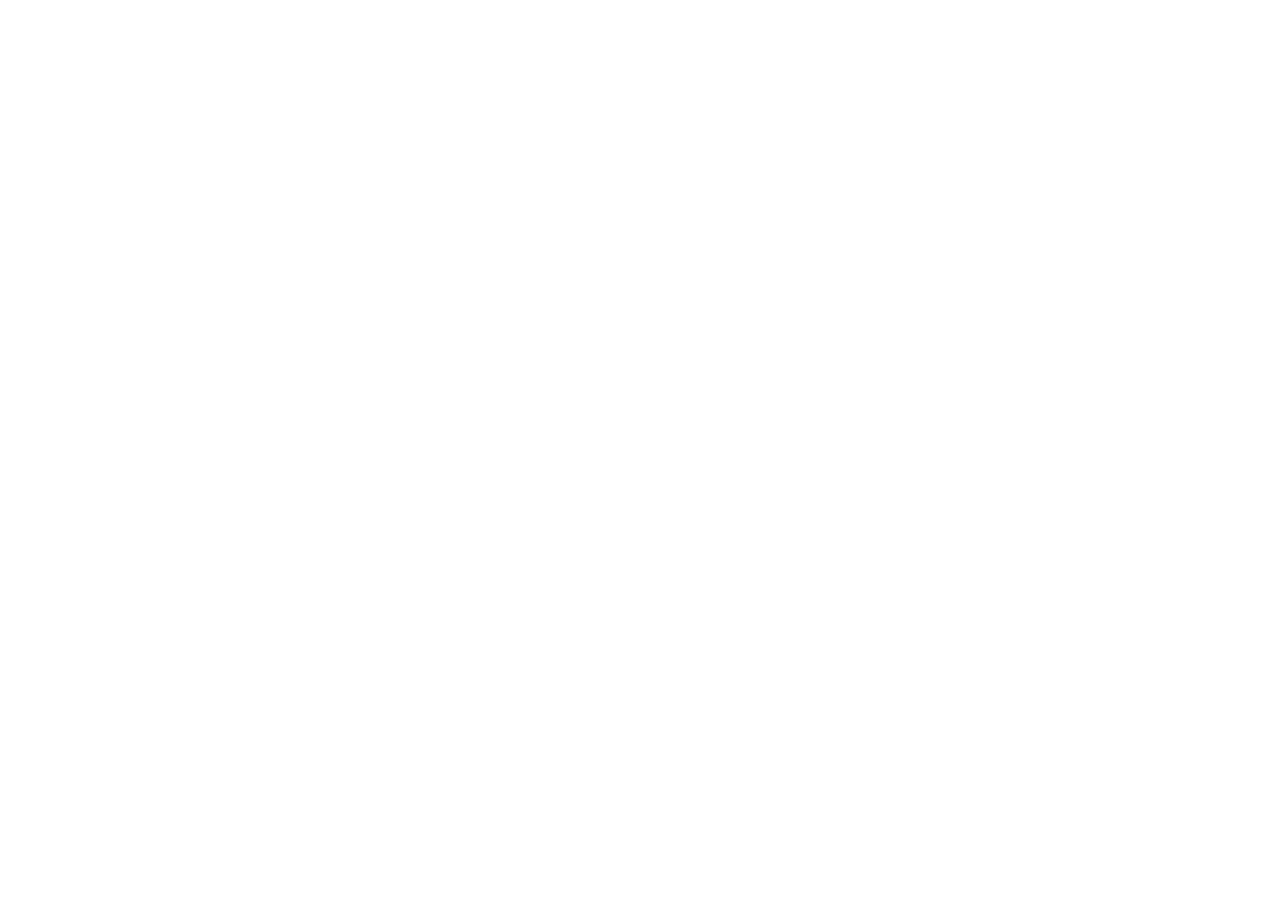
==== index.html @ 0261b622 "Initial commit" ====
<!DOCTYPE html>
<html lang="ru">
<head>
  <meta charset="UTF-8">
  <meta name="viewport" content="width=device-width, initial-scale=1.0, maximum-scale=1.0, user-scalable=no" />
  <meta http-equiv="X-UA-Compatible" content="ie=edge">
  <meta name="format-detection" content="telephone=no">
  <title>Ремонт квартир</title>
  <link rel="shortcut icon" href="img/favicon/favicon.ico" type="image/x-icon">
  <meta property="og:title" content="" />
  <meta name="keywords" content=""/>
  <link rel="stylesheet" href="css/libs.min.css">
  <link rel="stylesheet" href="css/main.css">
</head>
<body>
  
			




  <script src="https://code.jquery.com/jquery-3.4.1.min.js"></script>
  <script src="js/libs.min.js"></script>
  <script src="js/common.js"></script>
</body>
</html>
---- css/libs.min.css ----
.slick-slider{box-sizing:border-box;-webkit-user-select:none;-moz-user-select:none;-ms-user-select:none;user-select:none;-webkit-touch-callout:none;-khtml-user-select:none;-ms-touch-action:pan-y;touch-action:pan-y;-webkit-tap-highlight-color:transparent}.slick-list,.slick-slider{position:relative;display:block}.slick-list{overflow:hidden;margin:0;padding:0}.slick-list:focus{outline:none}.slick-list.dragging{cursor:pointer;cursor:hand}.slick-slider .slick-list,.slick-slider .slick-track{transform:translateZ(0)}.slick-track{position:relative;top:0;left:0;display:block;margin-left:auto;margin-right:auto}.slick-track:after,.slick-track:before{display:table;content:""}.slick-track:after{clear:both}.slick-loading .slick-track{visibility:hidden}.slick-slide{display:none;float:left;height:100%;min-height:1px}[dir=rtl] .slick-slide{float:right}.slick-slide img{display:block}.slick-slide.slick-loading img{display:none}.slick-slide.dragging img{pointer-events:none}.slick-initialized .slick-slide{display:block}.slick-loading .slick-slide{visibility:hidden}.slick-vertical .slick-slide{display:block;height:auto;border:1px solid transparent}.slick-arrow.slick-hidden{display:none}
---- css/main.css ----
@font-face {
  font-family: 'reg';
  font-display: swap;
  src: url("../fonts/GoloTextReg.ttf");
  font-weight: normal;
  font-style: normal;
}

@font-face {
  font-family: 'bold';
  font-display: swap;
  src: url("../fonts/GoloTextBold.ttf");
  font-weight: normal;
  font-style: normal;
}

* {
  -webkit-box-sizing: border-box;
          box-sizing: border-box;
  margin: 0;
  padding: 0;
}

body, html {
  margin: 0;
  padding: 0;
  width: auto;
  overflow-x: hidden;
  color: #000;
  font-family: "reg", sans-serif;
  -webkit-box-sizing: border-box;
          box-sizing: border-box;
  font-size: 14px;
  line-height: 18px;
  -ms-overflow-style: scrollbar;
}

a, a:hover, a:active, a:link, a:focus {
  text-decoration: none;
  outline: none;
}

ol, ul {
  list-style: none;
  font-size: 18px;
}

div, span, article, nav, section, main, header {
  -webkit-box-sizing: border-box;
          box-sizing: border-box;
  padding: 0;
  margin: 0;
}

input, button, select, textarea {
  padding: 10px 15px;
}

input:focus, textarea:focus, select:focus {
  outline: none;
}

h1, h2, h3, h4, h5 {
  width: 100%;
  font-family: "bold", sans-serif;
}

.container {
  width: 100%;
  padding-right: 15px;
  padding-left: 15px;
  margin-right: auto;
  margin-left: auto;
}

.container-fluid {
  width: 100%;
  margin-right: auto;
  margin-left: auto;
}

.row {
  display: -webkit-box;
  display: -ms-flexbox;
  display: flex;
  -ms-flex-wrap: wrap;
  flex-wrap: wrap;
  -webkit-box-align: center;
      -ms-flex-align: center;
          align-items: center;
}

@media (min-width: 576px) {
  .container {
    max-width: 540px;
  }
}

@media (min-width: 768px) {
  .container {
    max-width: 720px;
  }
}

@media (min-width: 992px) {
  .container {
    max-width: 960px;
  }
}

@media (min-width: 1200px) {
  .container {
    max-width: 1140px;
  }
}

@media (max-width: 1199px) {
  body {
    background-color: #fff;
  }
}

@media (max-width: 992px) {
  body {
    background-color: #fff;
  }
}

@media (max-width: 768px) {
  body {
    background-color: #fff;
  }
}

@media (max-width: 578px) {
  body {
    background-color: #fff;
  }
}

@media (max-width: 440px) {
  body {
    background-color: #fff;
  }
}

@media (max-width: 380px) {
  body {
    background-color: #fff;
  }
}

@media (max-width: 360px) {
  body {
    background-color: #fff;
  }
}
/*# sourceMappingURL=main.css.map */
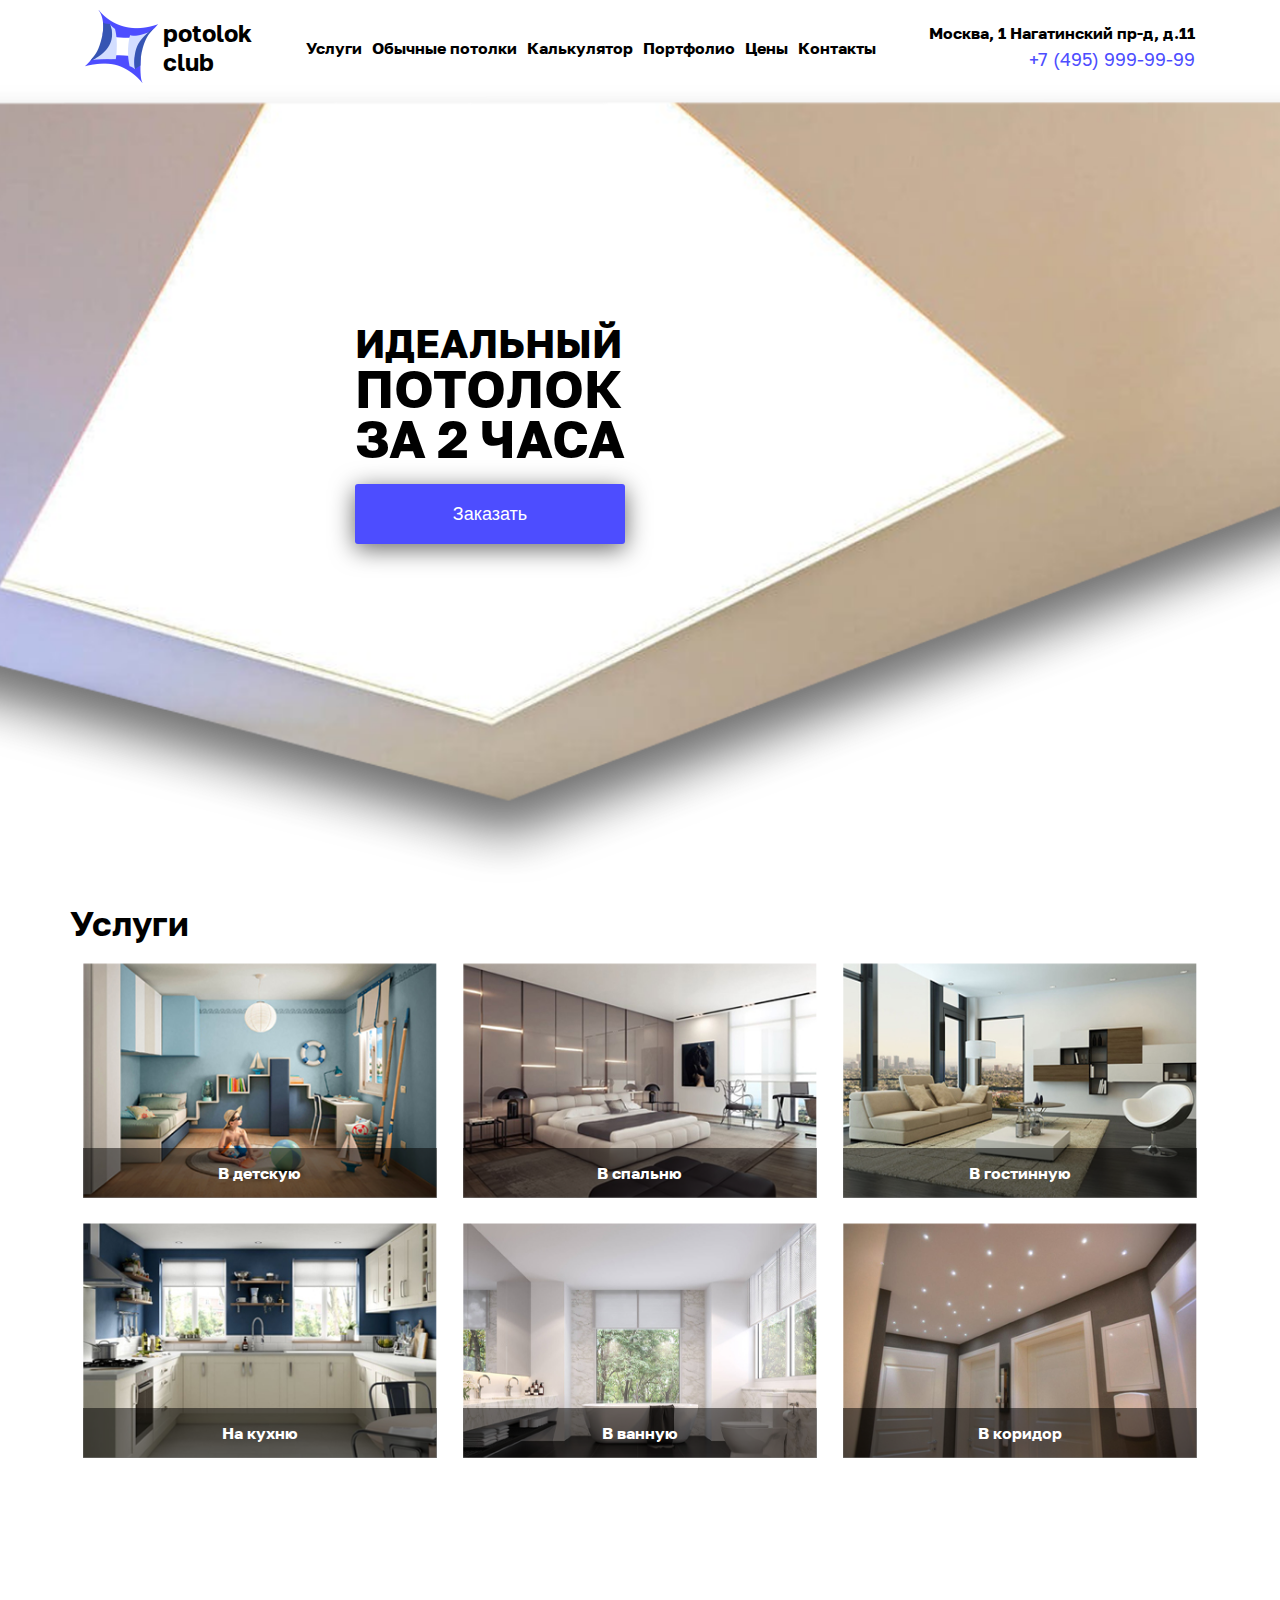
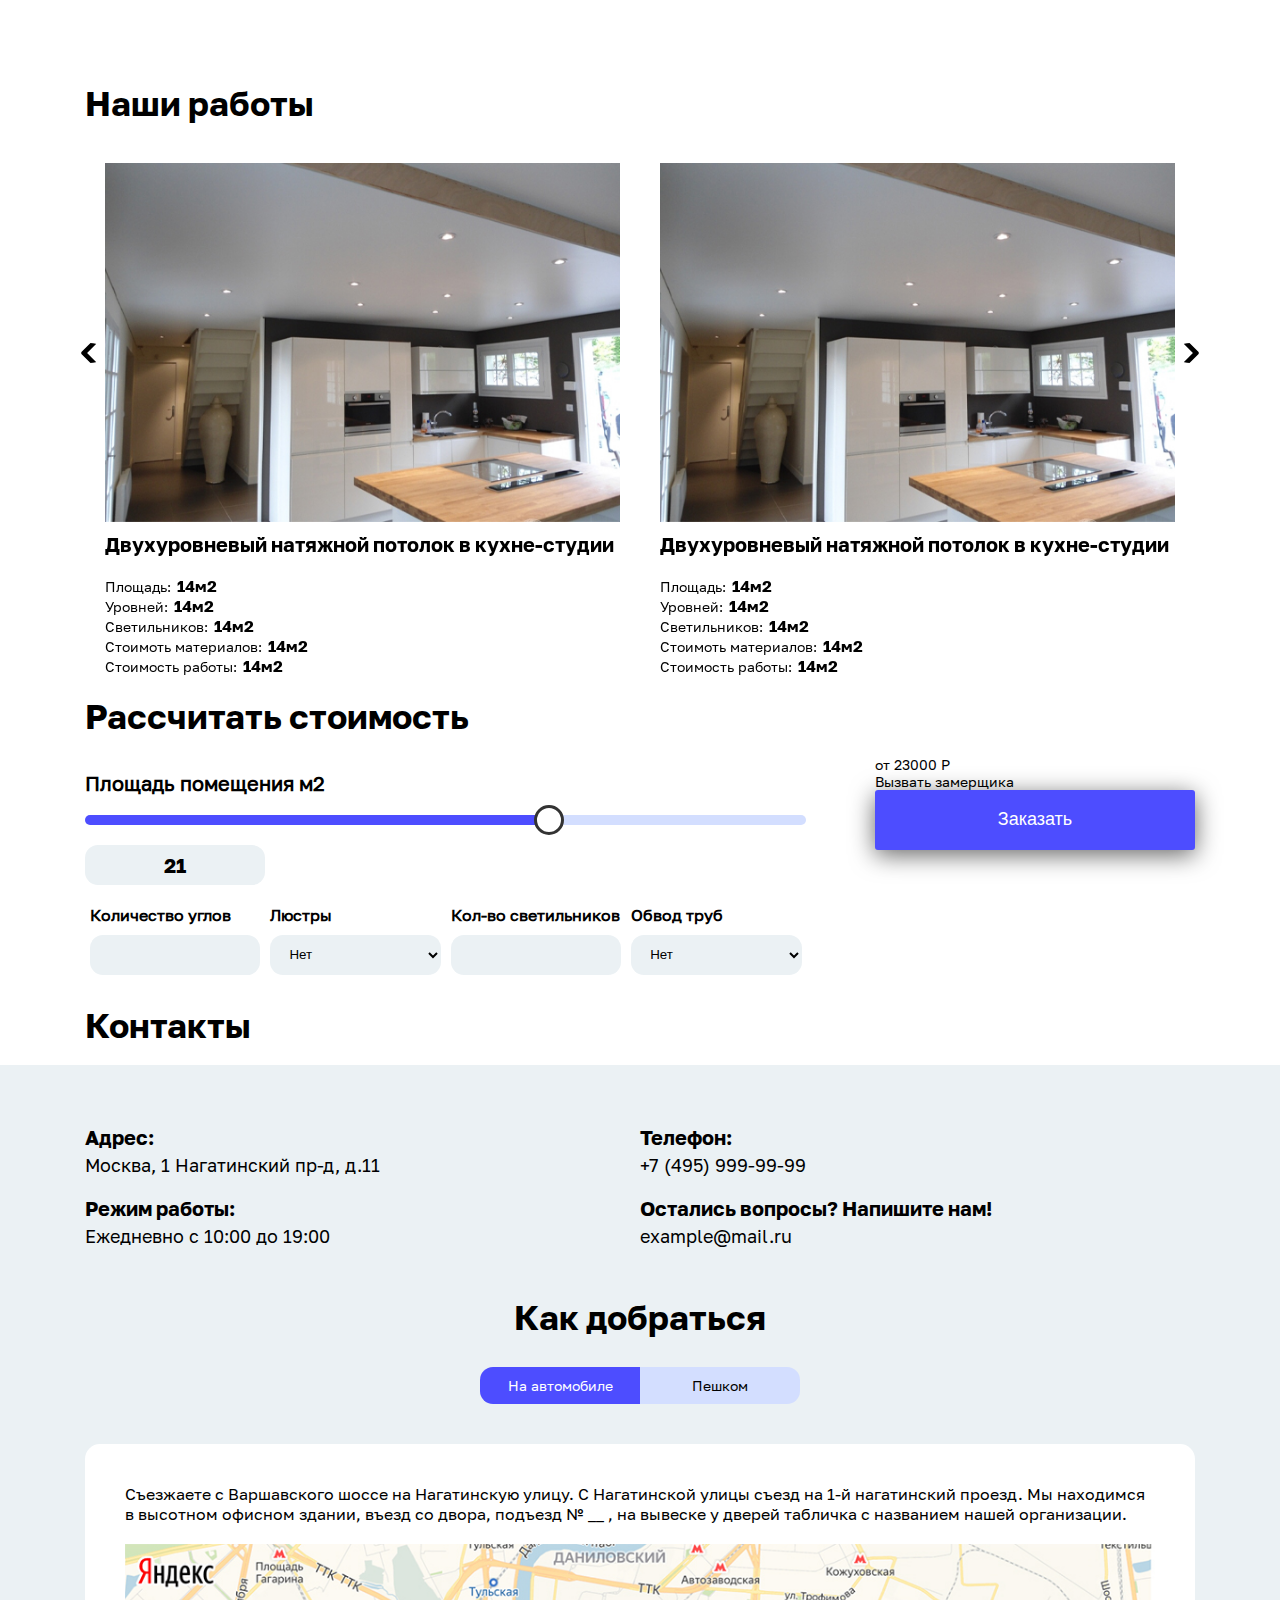
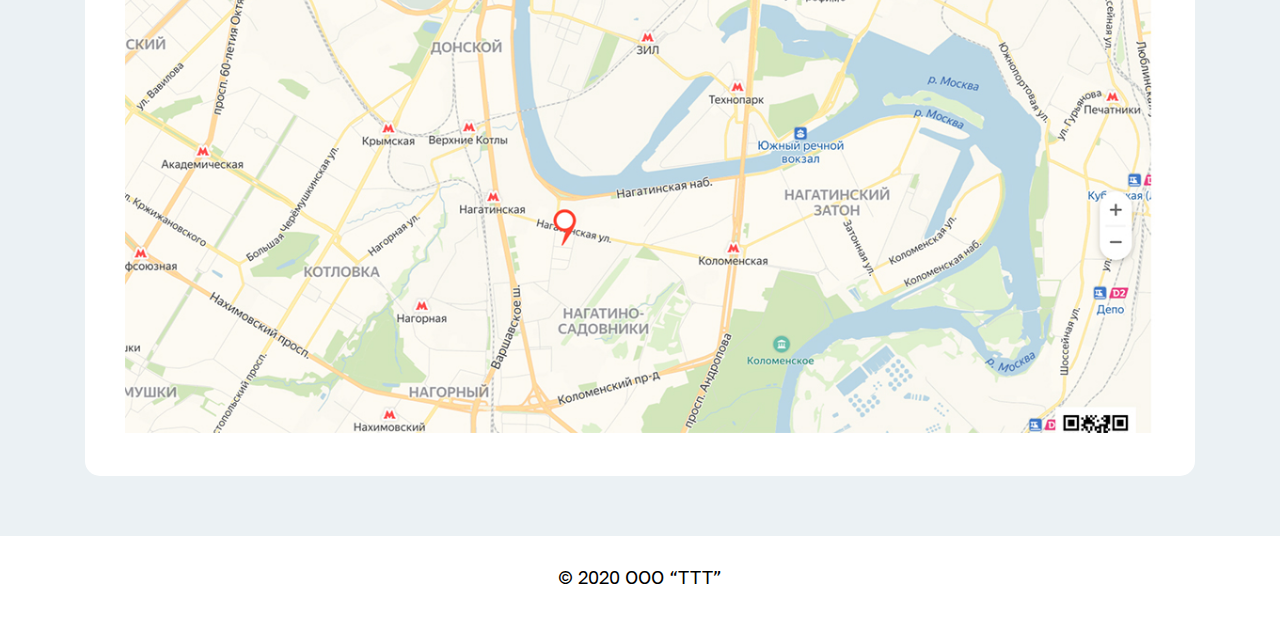
==== commit 4286db5c: "1" ====
--- a/index.html
+++ b/index.html
@@ -13,7 +13,264 @@
   <link rel="stylesheet" href="css/main.css">
 </head>
 <body>
-  
+  <header class="header">
+    <div class="header-top">
+      <div class="header-top-wrap container">
+        <div class="header-top-wrap-left">
+          <a href="#"><img src="img/logo.png" alt="">potolok<br>club</a>
+        </div>
+        <div class="header-top-wrap-center">
+          <ul>
+            <li class="menu-item-has-children">
+              <a href="">Услуги</a>
+              <ul>
+                <li><a href="">В детскую</a></li>
+                <li><a href="">В спальню</a></li>
+                <li><a href="">В гостинную</a></li>
+                <li><a href="">На кухню</a></li>
+                <li><a href="">В ванную</a></li>
+                <li><a href="">В коридор</a></li>
+              </ul>
+            </li>
+            <li><a href="">Обычные потолки</a></li>
+            <li><a href="">Калькулятор</a>
+            </li>
+            <li><a href="">Портфолио</a></li>
+            <li><a href="">Цены</a></li>
+            <li><a href="">Контакты</a></li>
+          </ul>
+        </div>
+        <div class="header-top-wrap-right">
+          <a href="#">Москва, 1 Нагатинский пр-д, д.11</a>
+          <a href="tel:">+7 (495) 999-99-99</a>
+        </div>
+      </div>
+    </div>
+    <div class="header-main">
+      <div class="header-main-wrap">
+        <h1>Идеальный<br><span>потолок<br> за 2 часа</span></h1>
+        <button class="button">Заказать</button>
+      </div>
+    </div>
+  </header>
+  <section class="service container">
+    <div class="title">
+      Услуги
+    </div>
+    <div class="service-wrap">
+      <a href="#" class="service-wrap-item">
+        <img src="img/cat/1.jpg" alt="">
+        <span>В детскую</span>
+        <div class="button">
+          Смотреть
+        </div>
+      </a>
+      <a href="#" class="service-wrap-item">
+        <img src="img/cat/2.jpg" alt="">
+        <span>В спальню</span>
+        <div class="button">
+          Смотреть
+        </div>
+      </a>
+      <a href="#" class="service-wrap-item">
+        <img src="img/cat/3.jpg" alt="">
+        <span>В гостинную</span>
+        <div class="button">
+          Смотреть
+        </div>
+      </a>
+      <a  href="#" class="service-wrap-item">
+        <img src="img/cat/4.jpg" alt="">
+        <span>На кухню</span>
+        <div class="button">
+          Смотреть
+        </div>
+      </a>
+      <a href="#" class="service-wrap-item">
+        <img src="img/cat/5.jpg" alt="">
+        <span>В ванную</span>
+        <div class="button">
+          Смотреть
+        </div>
+      </a>
+      <a href="#" class="service-wrap-item">
+        <img src="img/cat/6.jpg" alt="">
+        <span>В коридор</span>
+        <div class="button">
+          Смотреть
+        </div>
+      </a>
+    </a>
+  </section>
+  <section class="portfolio container">
+    <div class="title">
+      Наши работы
+    </div>
+    <div class="portfolio-wrap">
+      <div class="portfolio-wrap-item">
+        <div class="portfolio-wrap-item-top">
+          <img src="img/case/Слой 245.jpg" alt="">
+        </div>
+        <div class="portfolio-wrap-item-bot">
+          <h4>
+            Двухуровневый натяжной потолок в кухне-студии
+          </h4>
+          <p>Площадь: <b>14м2</b></p>
+          <p>Уровней: <b>14м2</b></p>
+          <p>Светильников: <b>14м2</b></p>
+          <p>Стоимоть материалов: <b>14м2</b></p>
+          <p>Стоимость работы: <b>14м2</b></p>
+        </div>
+      </div>
+      <div class="portfolio-wrap-item">
+        <div class="portfolio-wrap-item-top">
+          <img src="img/case/Слой 245.jpg" alt="">
+        </div>
+        <div class="portfolio-wrap-item-bot">
+          <h4>
+            Двухуровневый натяжной потолок в кухне-студии
+          </h4>
+          <p>Площадь: <b>14м2</b></p>
+          <p>Уровней: <b>14м2</b></p>
+          <p>Светильников: <b>14м2</b></p>
+          <p>Стоимоть материалов: <b>14м2</b></p>
+          <p>Стоимость работы: <b>14м2</b></p>
+        </div>
+      </div>
+      <div class="portfolio-wrap-item">
+        <div class="portfolio-wrap-item-top">
+          <img src="img/case/Слой 245.jpg" alt="">
+        </div>
+        <div class="portfolio-wrap-item-bot">
+          <h4>
+            Двухуровневый натяжной потолок в кухне-студии
+          </h4>
+          <p>Площадь: <b>14м2</b></p>
+          <p>Уровней: <b>14м2</b></p>
+          <p>Светильников: <b>14м2</b></p>
+          <p>Стоимоть материалов: <b>14м2</b></p>
+          <p>Стоимость работы: <b>14м2</b></p>
+        </div>
+      </div>
+      <div class="portfolio-wrap-item">
+        <div class="portfolio-wrap-item-top">
+          <img src="img/case/Слой 245.jpg" alt="">
+        </div>
+        <div class="portfolio-wrap-item-bot">
+          <h4>
+            Двухуровневый натяжной потолок в кухне-студии
+          </h4>
+          <p>Площадь: <b>14м2</b></p>
+          <p>Уровней: <b>14м2</b></p>
+          <p>Светильников: <b>14м2</b></p>
+          <p>Стоимоть материалов: <b>14м2</b></p>
+          <p>Стоимость работы: <b>14м2</b></p>
+        </div>
+      </div>
+
+    </div>
+  </section>
+  <section class="calc container">
+    <div class="title">Рассчитать стоимость</div>
+    <div class="calc-wrap">
+      <div class="calc-wrap-left">
+        <div class="calc-wrap-left-top">
+          <b>
+            Площадь помещения м2
+          </b>
+          <div id="inputDiv">
+            <div id="etiqueta"></div>
+            <input type="range" value='65' min="0" max="100"  autocomplete="off">
+            <!-- autocomplete="off" pare que Firefox no "recuerde" el valor del input "on refresh" -->
+            </div>
+          <span class="range-value">
+            21
+          </span>
+        </div>
+        <div class="calc-wrap-left-bot">
+          <div>
+            <b>Количество углов</b>
+            <input type="text">
+          </div>
+          <div>
+            <b>Люстры</b>
+            <select name="" id="">
+              <option value="">Нет</option>
+              <option value="">Да</option>
+            </select>
+          </div>
+          <div>
+            <b>Кол-во светильников</b>
+            <input type="text">
+          </div>
+          <div>
+            <b>Обвод труб</b>
+            <select name="" id="">
+              <option value="">Нет</option>
+              <option value="">Да</option>
+            </select>
+          </div>
+        </div>
+      </div>
+      <div class="calc-wrap-right">
+        <div>
+          от <span class="result">
+            23000
+          </span>Р
+        </div>
+        <span>
+          Вызвать замерщика
+        </span>
+        <button class="button">Заказать</button>
+      </div>
+    </div>
+  </section>
+  <footer class="footer">
+    <div class="footer-top container">
+      <div class="title">
+        Контакты
+      </div>
+    </div>
+    <div class="footer-main">
+      <div class="footer-main-wrap container">
+        <div class="footer-main-wrap-top">
+          <div class="footer-main-wrap-top-item">
+            <b>Адрес:</b>
+            <p>Москва, 1 Нагатинский пр-д, д.11</p>
+          </div>
+          <div class="footer-main-wrap-top-item">
+            <b>Телефон:</b>
+            <a href="">+7 (495) 999-99-99</a>
+          </div>
+          <div class="footer-main-wrap-top-item">
+            <b>Режим работы:</b>
+            <p>Ежедневно с 10:00 до 19:00</p>
+          </div>
+          <div class="footer-main-wrap-top-item">
+            <b>Остались вопросы? Напишите нам!</b>
+            <a href="">example@mail.ru</a>
+          </div>
+        </div>
+        <div class="title">Как добраться</div>
+        <div class="footer-main-wrap-toggle">
+          
+          <div>На автомобиле</div>
+          <div>Пешком</div>
+        </div>
+        <div class="footer-main-wrap-map">
+          <p>
+            Съезжаете с Варшавского шоссе на Нагатинскую улицу. 
+            С Нагатинской улицы съезд на 1-й нагатинский проезд. 
+            Мы находимся в высотном офисном здании, въезд со двора, подъезд № __ , на вывеске у дверей табличка с названием нашей организации. 
+          </p>
+          <img src="img/1.jpg" alt="">
+        </div>
+      </div>
+    </div>
+    <div class="footer-title">
+      © 2020  ООО  “ТТТ” 
+    </div>
+  </footer>
 			
 
 
--- a/css/main.css
+++ b/css/main.css
@@ -31,7 +31,6 @@
   -webkit-box-sizing: border-box;
           box-sizing: border-box;
   font-size: 14px;
-  line-height: 18px;
   -ms-overflow-style: scrollbar;
 }
 
@@ -114,6 +113,692 @@
   }
 }
 
+.title {
+  font-family: "bold", sans-serif;
+  font-size: 34px;
+  margin-bottom: 20px;
+}
+
+.button {
+  background-color: #4d4dff;
+  color: #fff;
+  font-size: 18px;
+  border: 0;
+  border-radius: 3px;
+  display: -webkit-box;
+  display: -ms-flexbox;
+  display: flex;
+  -webkit-box-pack: center;
+      -ms-flex-pack: center;
+          justify-content: center;
+  -webkit-box-align: center;
+      -ms-flex-align: center;
+          align-items: center;
+  width: 320px;
+  height: 60px;
+  -webkit-box-shadow: 0 5px 25px rgba(0, 0, 0, 0.6);
+          box-shadow: 0 5px 25px rgba(0, 0, 0, 0.6);
+  cursor: pointer;
+  -webkit-transition: 0.6s;
+  transition: 0.6s;
+}
+
+.button:hover {
+  -webkit-transition: 0.6s;
+  transition: 0.6s;
+  color: #000;
+  background-color: #d3deff;
+}
+
+.header-top-wrap {
+  display: -webkit-box;
+  display: -ms-flexbox;
+  display: flex;
+  -webkit-box-pack: justify;
+      -ms-flex-pack: justify;
+          justify-content: space-between;
+  -webkit-box-align: center;
+      -ms-flex-align: center;
+          align-items: center;
+  padding-top: 10px;
+}
+
+.header-top-wrap-left a {
+  display: -webkit-box;
+  display: -ms-flexbox;
+  display: flex;
+  -webkit-box-align: center;
+      -ms-flex-align: center;
+          align-items: center;
+  font-size: 24px;
+  font-family: "bold", sans-serif;
+  color: #000;
+}
+
+.header-top-wrap-left a img {
+  margin-right: 5px;
+}
+
+.header-top-wrap-center ul {
+  display: -webkit-box;
+  display: -ms-flexbox;
+  display: flex;
+  -webkit-box-pack: justify;
+      -ms-flex-pack: justify;
+          justify-content: space-between;
+  -webkit-box-align: center;
+      -ms-flex-align: center;
+          align-items: center;
+}
+
+.header-top-wrap-center ul li {
+  position: relative;
+}
+
+.header-top-wrap-center ul li a {
+  padding: 5px;
+  font-size: 16px;
+  color: #000;
+  font-family: "bold", sans-serif;
+}
+
+.header-top-wrap-center ul li.menu-item-has-children ul {
+  position: absolute;
+  display: none;
+  min-width: 160px;
+  top: 22px;
+  background-color: #fff;
+  -webkit-box-shadow: 0 5px 5px rgba(0, 0, 0, 0.1);
+          box-shadow: 0 5px 5px rgba(0, 0, 0, 0.1);
+}
+
+.header-top-wrap-center ul li.menu-item-has-children ul li {
+  display: -webkit-box;
+  display: -ms-flexbox;
+  display: flex;
+  width: 100%;
+}
+
+.header-top-wrap-center ul li.menu-item-has-children ul li a {
+  display: -webkit-box;
+  display: -ms-flexbox;
+  display: flex;
+  width: 100%;
+  padding: 4px 15px;
+  display: flex;
+}
+
+.header-top-wrap-center ul li.menu-item-has-children ul li a:hover {
+  background-color: #4d4dff;
+  color: #fff;
+}
+
+.header-top-wrap-right {
+  display: -webkit-box;
+  display: -ms-flexbox;
+  display: flex;
+  -webkit-box-orient: vertical;
+  -webkit-box-direction: normal;
+      -ms-flex-direction: column;
+          flex-direction: column;
+  -webkit-box-align: end;
+      -ms-flex-align: end;
+          align-items: flex-end;
+}
+
+.header-top-wrap-right a:first-child {
+  color: #000000;
+  font-family: "bold", sans-serif;
+  font-size: 16px;
+  margin-bottom: 5px;
+}
+
+.header-top-wrap-right a:last-child {
+  color: #4d4dff;
+  font-size: 18px;
+}
+
+.header-main {
+  min-height: 800px;
+  display: -webkit-box;
+  display: -ms-flexbox;
+  display: flex;
+  -webkit-box-pack: center;
+      -ms-flex-pack: center;
+          justify-content: center;
+  -webkit-box-align: center;
+      -ms-flex-align: center;
+          align-items: center;
+  background-image: url(../img/bg.png);
+  background-size: cover;
+  background-position: center center;
+}
+
+.header-main button {
+  margin-bottom: 100px;
+  width: 270px;
+  margin-top: 20px;
+}
+
+.header-main h1 {
+  font-size: 40px;
+  text-transform: uppercase;
+  line-height: 42px;
+  margin-right: 300px;
+}
+
+.header-main h1 span {
+  font-size: 52px;
+  line-height: 48px;
+}
+
+.service {
+  padding: 20px 0;
+  min-height: 800px;
+}
+
+.service-wrap {
+  display: -webkit-box;
+  display: -ms-flexbox;
+  display: flex;
+  -ms-flex-wrap: wrap;
+      flex-wrap: wrap;
+  -ms-flex-pack: distribute;
+      justify-content: space-around;
+}
+
+.service-wrap-item {
+  display: -webkit-box;
+  display: -ms-flexbox;
+  display: flex;
+  position: relative;
+  -ms-flex-preferred-size: 31%;
+      flex-basis: 31%;
+  margin-bottom: 25px;
+  min-height: 235px;
+  -webkit-box-align: end;
+      -ms-flex-align: end;
+          align-items: flex-end;
+  -webkit-box-pack: center;
+      -ms-flex-pack: center;
+          justify-content: center;
+  cursor: pointer;
+  -webkit-transition: 0.6s;
+  transition: 0.6s;
+}
+
+.service-wrap-item div.button {
+  position: absolute;
+  top: 50%;
+  left: 50%;
+  -webkit-transform: translate(-50%, -50%);
+          transform: translate(-50%, -50%);
+  width: 240px;
+  opacity: 0;
+  -webkit-transition: 0.6s;
+  transition: 0.6s;
+  z-index: 12;
+}
+
+.service-wrap-item div.button:hover {
+  background-color: #4d4dff;
+  color: #fff;
+}
+
+.service-wrap-item:hover div.button {
+  opacity: 1;
+}
+
+.service-wrap-item:hover span {
+  height: 100%;
+  -webkit-transition: 0.6s;
+  transition: 0.6s;
+  -webkit-box-align: end;
+      -ms-flex-align: end;
+          align-items: flex-end;
+  line-height: 50px;
+}
+
+.service-wrap-item span {
+  z-index: 10;
+  color: #fff;
+  width: 100%;
+  display: -webkit-box;
+  display: -ms-flexbox;
+  display: flex;
+  -webkit-box-pack: center;
+      -ms-flex-pack: center;
+          justify-content: center;
+  -webkit-box-align: center;
+      -ms-flex-align: center;
+          align-items: center;
+  height: 50px;
+  font-family: "bold", sans-serif;
+  padding: 0 20px;
+  text-align: center;
+  margin-bottom: 0px;
+  background-color: rgba(0, 0, 0, 0.5);
+  font-size: 16px;
+  -webkit-transition: 0.6s;
+  transition: 0.6s;
+}
+
+.service-wrap-item img {
+  width: 100%;
+  position: absolute;
+  left: 50%;
+  top: 50%;
+  -webkit-transform: translate(-50%, -50%);
+          transform: translate(-50%, -50%);
+}
+
+.portfolio-wrap-item {
+  padding: 20px;
+}
+
+.portfolio-wrap-item-top img {
+  width: 100% !important;
+  height: auto !important;
+}
+
+.portfolio-wrap-item-bot h4 {
+  font-size: 20px;
+  margin-bottom: 20px;
+  margin-top: 10px;
+}
+
+.portfolio-wrap-item-bot p b {
+  margin-left: 2px;
+  font-size: 16px;
+  font-family: "bold", sans-serif;
+  font-weight: 700;
+}
+
+.portfolio button.slick-arrow {
+  position: absolute;
+  top: 38%;
+  -webkit-transform: translateY(-50%);
+          transform: translateY(-50%);
+  font-size: 0;
+  background: transparent;
+  border: 0;
+  border-radius: 50%;
+  background-image: url(../img/icons/back.svg);
+  background-size: cover;
+  background-position: center center;
+  background-repeat: no-repeat;
+  height: 20px;
+  width: 20px;
+  cursor: pointer;
+}
+
+.portfolio button.slick-arrow:focus {
+  outline: none;
+}
+
+.portfolio button.slick-next {
+  right: -10px;
+  z-index: 10;
+  -webkit-transform: translateY(-50%) rotate(180deg);
+          transform: translateY(-50%) rotate(180deg);
+}
+
+.portfolio button.slick-prev {
+  left: -10px;
+  z-index: 10;
+}
+
+.footer {
+  padding: 30px 0 0 0;
+}
+
+.footer-title {
+  display: -webkit-box;
+  display: -ms-flexbox;
+  display: flex;
+  -webkit-box-align: center;
+      -ms-flex-align: center;
+          align-items: center;
+  -webkit-box-pack: center;
+      -ms-flex-pack: center;
+          justify-content: center;
+  padding: 30px 0;
+  font-size: 18px;
+  background-color: #fff;
+}
+
+.footer-main {
+  background-color: #ebf1f4;
+  padding: 60px 0;
+}
+
+.footer-main div.title {
+  text-align: center;
+  width: 100%;
+  margin-top: 30px;
+  margin-bottom: 20px;
+}
+
+.footer-main-wrap-map {
+  border-radius: 15px;
+  background-color: #ffffff;
+  padding: 40px;
+}
+
+.footer-main-wrap-map img {
+  width: 100%;
+  height: auto;
+  margin-top: 20px;
+}
+
+.footer-main-wrap-map p {
+  font-size: 16px;
+  line-height: 20px;
+}
+
+.footer-main-wrap-toggle {
+  display: -webkit-box;
+  display: -ms-flexbox;
+  display: flex;
+  -webkit-box-pack: center;
+      -ms-flex-pack: center;
+          justify-content: center;
+  -webkit-box-align: center;
+      -ms-flex-align: center;
+          align-items: center;
+  margin-bottom: 40px;
+  margin-top: 30px;
+}
+
+.footer-main-wrap-toggle div {
+  padding: 10px;
+  display: -webkit-box;
+  display: -ms-flexbox;
+  display: flex;
+  width: 160px;
+  -webkit-box-pack: center;
+      -ms-flex-pack: center;
+          justify-content: center;
+  -webkit-box-align: center;
+      -ms-flex-align: center;
+          align-items: center;
+  color: #fff;
+  cursor: pointer;
+}
+
+.footer-main-wrap-toggle div:first-child {
+  background-color: #4d4dff;
+  border-radius: 13px 0 0 13px;
+}
+
+.footer-main-wrap-toggle div:last-child {
+  background-color: #d3deff;
+  color: #000000;
+  border-radius: 0 13px 13px 0;
+}
+
+.footer-main-wrap-top {
+  display: -webkit-box;
+  display: -ms-flexbox;
+  display: flex;
+  -ms-flex-wrap: wrap;
+      flex-wrap: wrap;
+  -webkit-box-align: center;
+      -ms-flex-align: center;
+          align-items: center;
+  -ms-flex-pack: distribute;
+      justify-content: space-around;
+}
+
+.footer-main-wrap-top-item {
+  display: -webkit-box;
+  display: -ms-flexbox;
+  display: flex;
+  -webkit-box-orient: vertical;
+  -webkit-box-direction: normal;
+      -ms-flex-direction: column;
+          flex-direction: column;
+  -webkit-box-pack: center;
+      -ms-flex-pack: center;
+          justify-content: center;
+  -ms-flex-preferred-size: 50%;
+      flex-basis: 50%;
+  margin-bottom: 20px;
+}
+
+.footer-main-wrap-top-item b {
+  margin-bottom: 5px;
+  font-size: 20px;
+  font-family: "bold", sans-serif;
+}
+
+.footer-main-wrap-top-item p, .footer-main-wrap-top-item a {
+  font-size: 18px;
+}
+
+.footer-main-wrap-top-item a {
+  color: #000000;
+}
+
+.footer-main-wrap-top-item a:hover {
+  color: #4d4dff;
+}
+
+.calc-wrap {
+  display: -webkit-box;
+  display: -ms-flexbox;
+  display: flex;
+  -webkit-box-pack: justify;
+      -ms-flex-pack: justify;
+          justify-content: space-between;
+}
+
+.calc-wrap-right {
+  display: -webkit-box;
+  display: -ms-flexbox;
+  display: flex;
+  -webkit-box-orient: vertical;
+  -webkit-box-direction: normal;
+      -ms-flex-direction: column;
+          flex-direction: column;
+  -ms-flex-preferred-size: 25%;
+      flex-basis: 25%;
+}
+
+.calc-wrap-left {
+  display: -webkit-box;
+  display: -ms-flexbox;
+  display: flex;
+  -webkit-box-orient: vertical;
+  -webkit-box-direction: normal;
+      -ms-flex-direction: column;
+          flex-direction: column;
+  -webkit-box-align: start;
+      -ms-flex-align: start;
+          align-items: flex-start;
+  -ms-flex-preferred-size: 65%;
+      flex-basis: 65%;
+}
+
+.calc-wrap-left-top {
+  display: -webkit-box;
+  display: -ms-flexbox;
+  display: flex;
+  -webkit-box-orient: vertical;
+  -webkit-box-direction: normal;
+      -ms-flex-direction: column;
+          flex-direction: column;
+  -webkit-box-align: start;
+      -ms-flex-align: start;
+          align-items: flex-start;
+  -webkit-box-pack: center;
+      -ms-flex-pack: center;
+          justify-content: center;
+  width: 100%;
+}
+
+.calc-wrap-left-top b {
+  font-size: 20px;
+  margin-top: 15px;
+}
+
+.calc-wrap-left-top span {
+  background-color: #ebf1f4;
+  display: -webkit-box;
+  display: -ms-flexbox;
+  display: flex;
+  -webkit-box-pack: center;
+      -ms-flex-pack: center;
+          justify-content: center;
+  -webkit-box-align: center;
+      -ms-flex-align: center;
+          align-items: center;
+  width: 180px;
+  height: 40px;
+  font-size: 20px;
+  border-radius: 13px;
+  margin-bottom: 20px;
+  font-family: "bold", sans-serif;
+}
+
+.calc-wrap-left-top input {
+  padding: 20px 0;
+}
+
+.calc-wrap-left-bot {
+  display: -webkit-box;
+  display: -ms-flexbox;
+  display: flex;
+  -webkit-box-pack: justify;
+      -ms-flex-pack: justify;
+          justify-content: space-between;
+  width: 100%;
+}
+
+.calc-wrap-left-bot div {
+  display: -webkit-box;
+  display: -ms-flexbox;
+  display: flex;
+  -webkit-box-orient: vertical;
+  -webkit-box-direction: normal;
+      -ms-flex-direction: column;
+          flex-direction: column;
+  -ms-flex-preferred-size: 25%;
+      flex-basis: 25%;
+  padding: 0 5px;
+}
+
+.calc-wrap-left-bot div b {
+  font-size: 16px;
+}
+
+.calc-wrap-left-bot div input, .calc-wrap-left-bot div select {
+  background-color: #ebf1f4;
+  border: none;
+  border-radius: 13px;
+  display: -webkit-box;
+  display: -ms-flexbox;
+  display: flex;
+  -webkit-box-pack: center;
+      -ms-flex-pack: center;
+          justify-content: center;
+  -webkit-box-align: center;
+      -ms-flex-align: center;
+          align-items: center;
+  height: 40px;
+  margin-top: 10px;
+  width: 100%;
+}
+
+/* range */
+input[type='range'] {
+  display: block;
+}
+
+input[type='range']:focus {
+  outline: none;
+}
+
+#inputDiv {
+  width: 100%;
+  position: relative;
+}
+
+#etiqueta {
+  width: 0px;
+  height: 0px;
+  position: absolute;
+  z-index: -11;
+  background-color: transparent;
+  color: white;
+  font-size: 0px;
+  text-align: center;
+  padding-top: 0px;
+  top: -45px;
+}
+
+input[type='range'],
+input[type='range']::-webkit-slider-runnable-track,
+input[type='range']::-webkit-slider-thumb {
+  -webkit-appearance: none;
+}
+
+input[type=range]::-webkit-slider-thumb {
+  background-color: #fff;
+  width: 30px;
+  height: 30px;
+  border: 3px solid #333;
+  border-radius: 50%;
+  margin-top: -10px;
+}
+
+input[type=range]::-moz-range-thumb {
+  background-color: #d3deff;
+  width: 15px;
+  height: 15px;
+  border: 3px solid #333;
+  border-radius: 50%;
+}
+
+input[type=range]::-ms-thumb {
+  background-color: #d3deff;
+  width: 20px;
+  height: 20px;
+  border: 3px solid #d3deff;
+  border-radius: 50%;
+}
+
+/* 2.2 TRACK */
+input[type=range]::-webkit-slider-runnable-track {
+  background-color: #fff;
+  height: 10px;
+  border-radius: 10px;
+}
+
+input[type=range]:focus::-webkit-slider-runnable-track {
+  outline: none;
+}
+
+input[type=range]::-moz-range-track {
+  background-color: #d3deff;
+  height: 10px;
+  border-radius: 10px;
+}
+
+input[type=range]::-ms-track {
+  background-color: #d3deff;
+  height: 10px;
+  border-radius: 10px;
+}
+
+input[type=range]::-ms-fill-lower {
+  background-color: #4d4dff;
+}
+
+input[type=range]::-ms-fill-upper {
+  background-color: #d3deff;
+}
+
 @media (max-width: 1199px) {
   body {
     background-color: #fff;
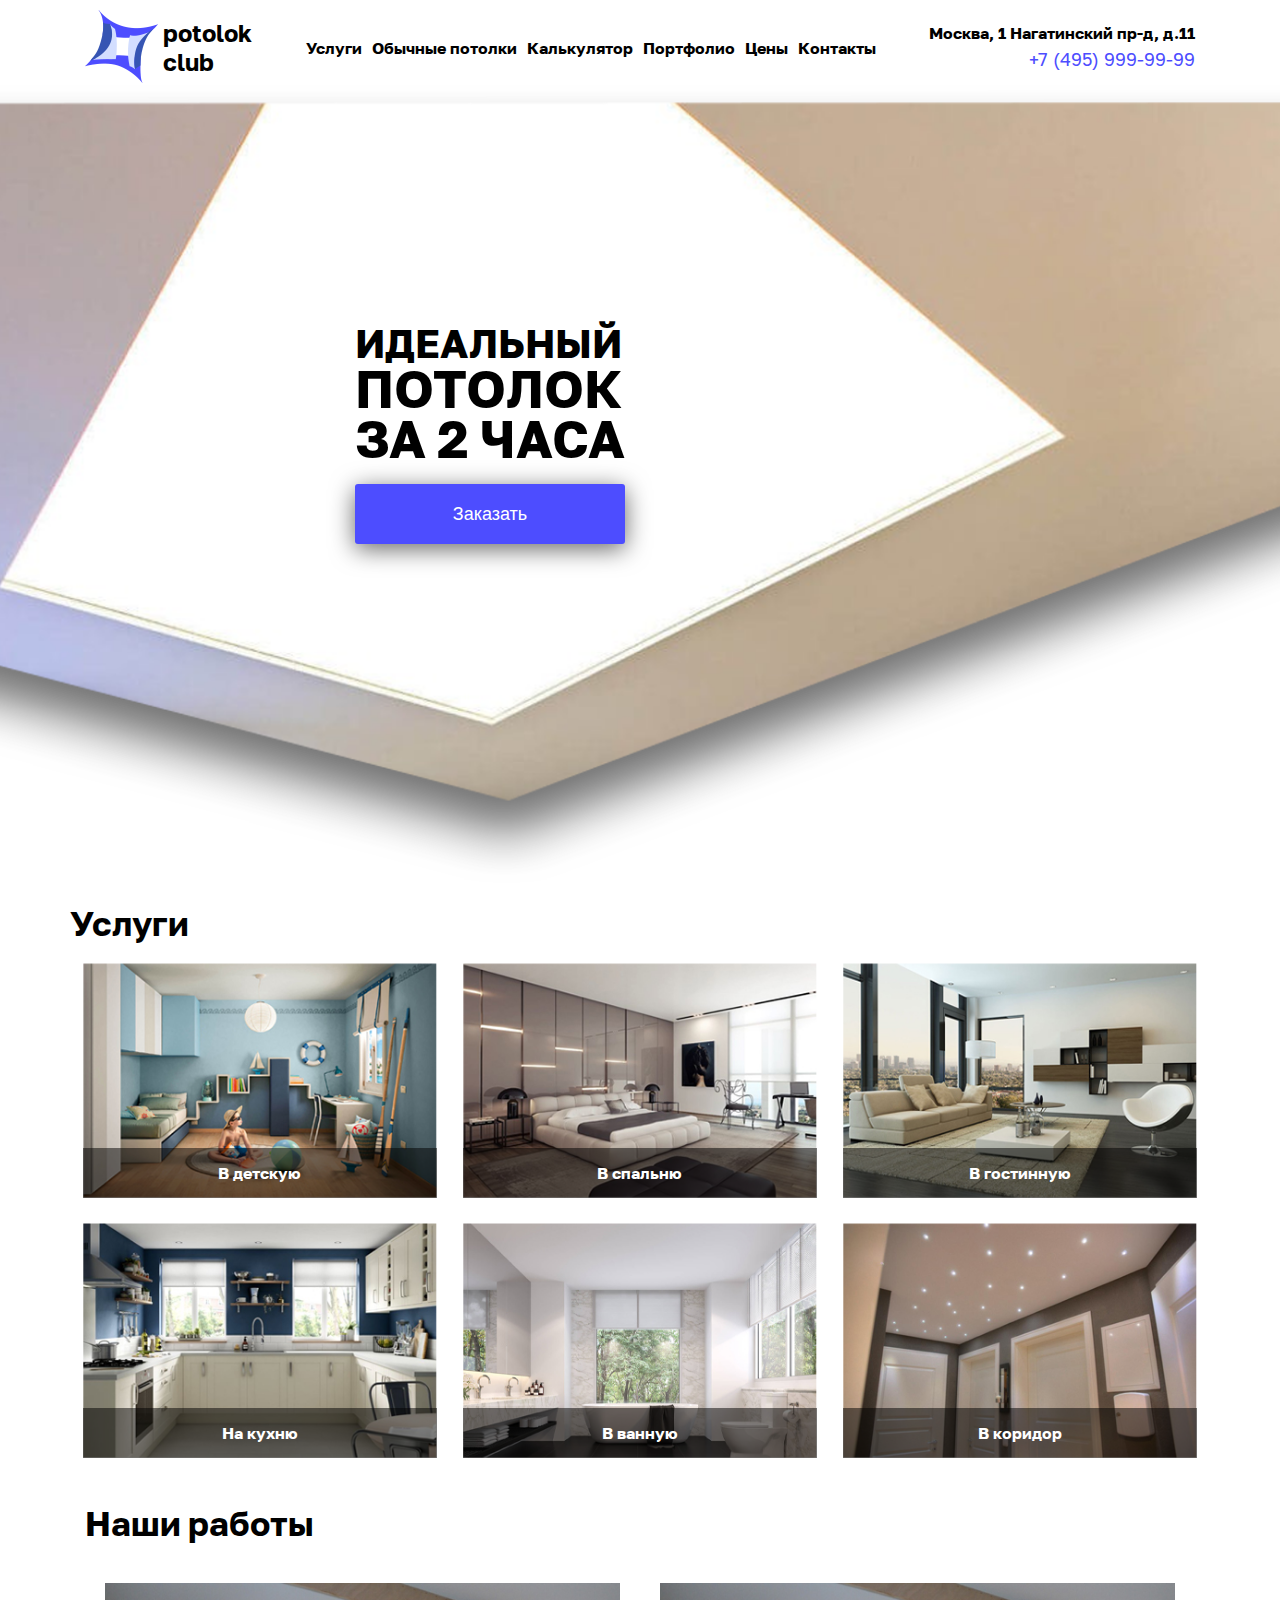
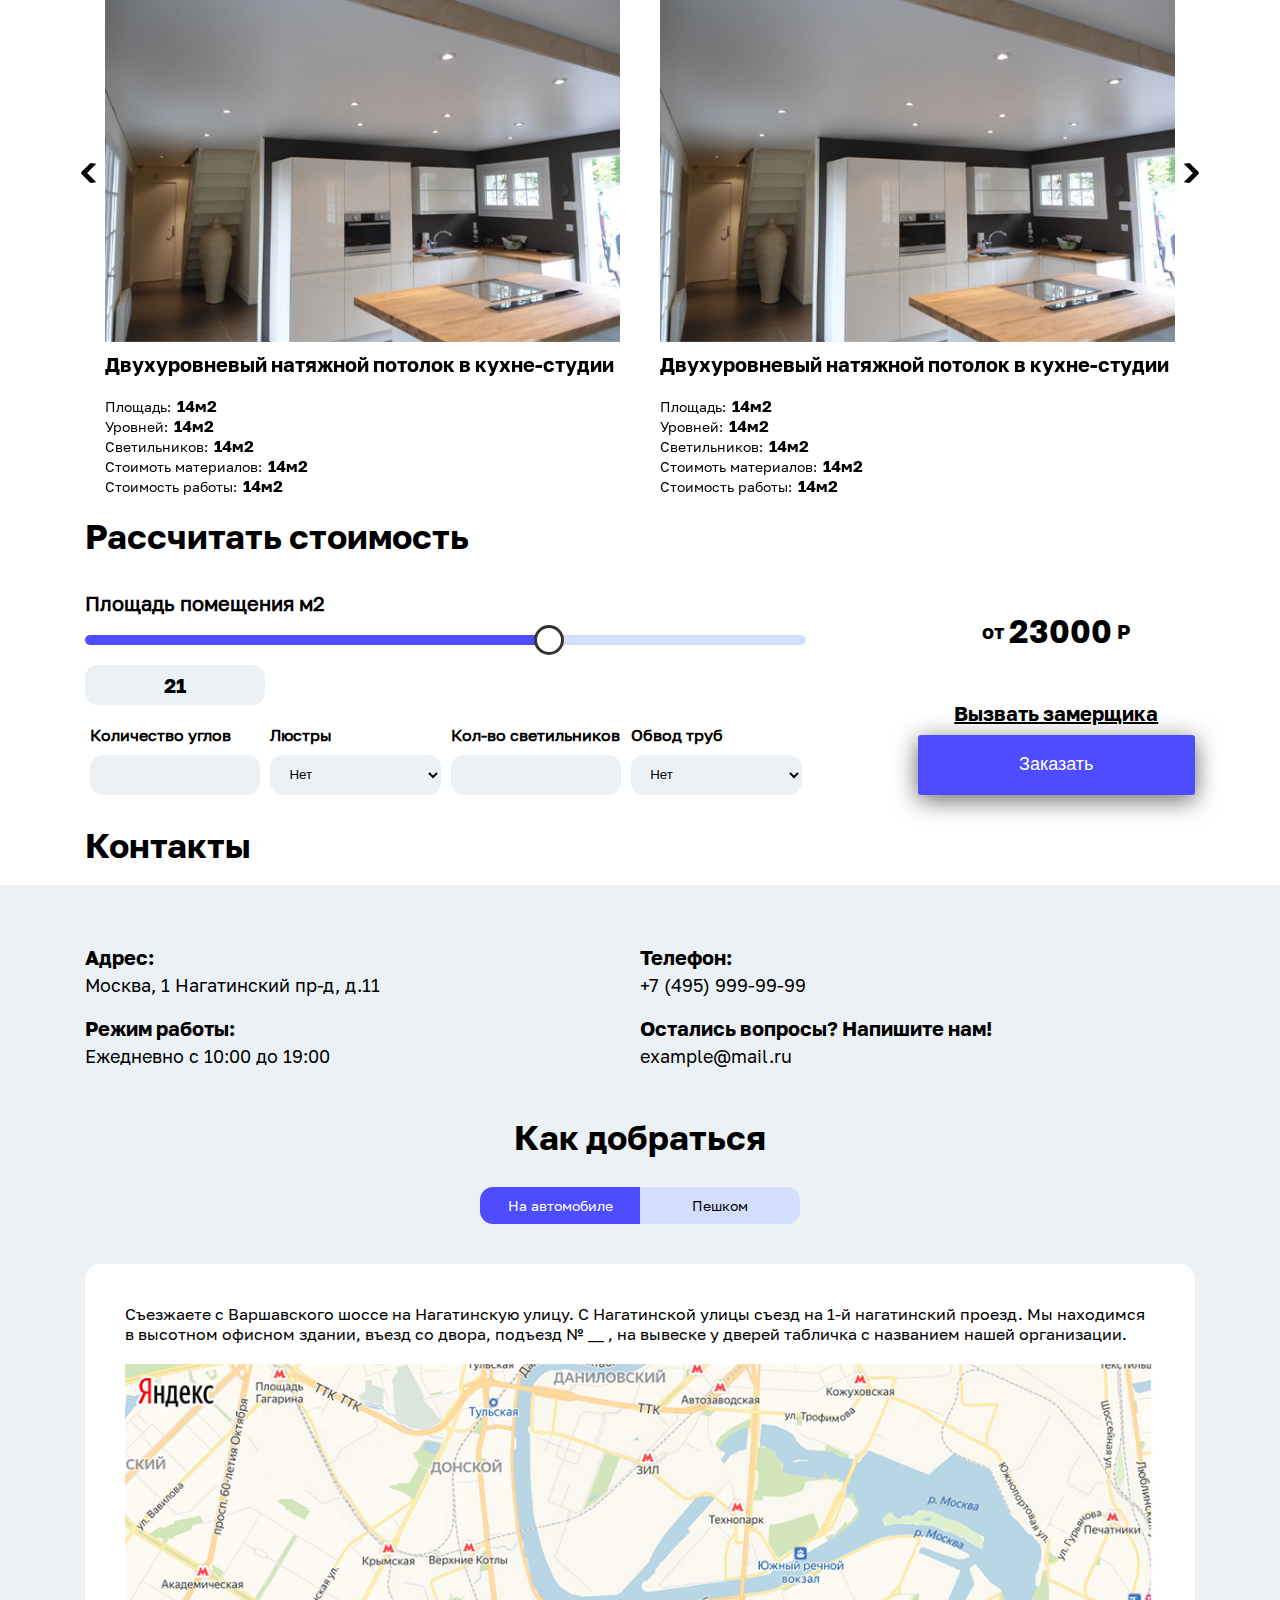
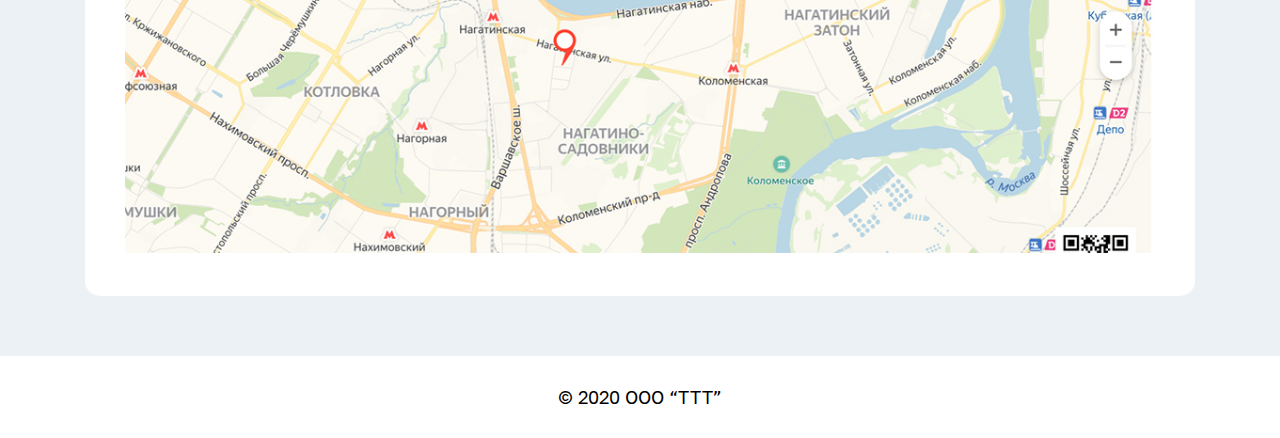
==== commit b45d948f: "2" ====
--- a/index.html
+++ b/index.html
@@ -13,6 +13,11 @@
   <link rel="stylesheet" href="css/main.css">
 </head>
 <body>
+  <div class="burger">
+    <span></span>
+    <span></span>
+    <span></span>
+  </div>
   <header class="header">
     <div class="header-top">
       <div class="header-top-wrap container">
@@ -20,7 +25,7 @@
           <a href="#"><img src="img/logo.png" alt="">potolok<br>club</a>
         </div>
         <div class="header-top-wrap-center">
-          <ul>
+          <ul class="menu">
             <li class="menu-item-has-children">
               <a href="">Услуги</a>
               <ul>
@@ -218,10 +223,12 @@
             23000
           </span>Р
         </div>
-        <span>
-          Вызвать замерщика
-        </span>
-        <button class="button">Заказать</button>
+        <div>
+          <span>
+            Вызвать замерщика
+          </span>
+          <button class="button">Заказать</button>
+        </div>
       </div>
     </div>
   </section>
--- a/css/main.css
+++ b/css/main.css
@@ -294,7 +294,6 @@
 
 .service {
   padding: 20px 0;
-  min-height: 800px;
 }
 
 .service-wrap {
@@ -308,6 +307,7 @@
 }
 
 .service-wrap-item {
+  overflow: hidden;
   display: -webkit-box;
   display: -ms-flexbox;
   display: flex;
@@ -603,6 +603,57 @@
           flex-direction: column;
   -ms-flex-preferred-size: 25%;
       flex-basis: 25%;
+  -webkit-box-pack: justify;
+      -ms-flex-pack: justify;
+          justify-content: space-between;
+}
+
+.calc-wrap-right div {
+  display: -webkit-box;
+  display: -ms-flexbox;
+  display: flex;
+  height: 50%;
+  width: 100%;
+  -webkit-box-orient: vertical;
+  -webkit-box-direction: normal;
+      -ms-flex-direction: column;
+          flex-direction: column;
+  font-family: "bold", sans-serif;
+  font-size: 20px;
+}
+
+.calc-wrap-right div:first-child {
+  -webkit-box-orient: horizontal;
+  -webkit-box-direction: normal;
+      -ms-flex-direction: row;
+          flex-direction: row;
+  -webkit-box-align: center;
+      -ms-flex-align: center;
+          align-items: center;
+  -webkit-box-pack: center;
+      -ms-flex-pack: center;
+          justify-content: center;
+}
+
+.calc-wrap-right div:first-child span {
+  font-size: 32px;
+  padding: 0 5px;
+}
+
+.calc-wrap-right div:last-child {
+  -webkit-box-pack: end;
+      -ms-flex-pack: end;
+          justify-content: flex-end;
+}
+
+.calc-wrap-right div:last-child button {
+  margin-top: 10px;
+  width: 100%;
+}
+
+.calc-wrap-right div:last-child span {
+  text-align: center;
+  text-decoration: underline;
 }
 
 .calc-wrap-left {
@@ -799,33 +850,340 @@
   background-color: #d3deff;
 }
 
+.burger {
+  z-index: 50;
+  display: none;
+  position: fixed;
+  left: 50%;
+  -webkit-transform: translateX(-50%);
+          transform: translateX(-50%);
+  height: 40px;
+  width: 40px;
+  border-radius: 50%;
+  background-color: #4d4dff;
+  top: 20px;
+  cursor: pointer;
+  -webkit-transition: 0.6s;
+  transition: 0.6s;
+}
+
+.burger span {
+  -webkit-transition: 0.6s;
+  transition: 0.6s;
+  position: absolute;
+  background-color: #fff;
+  height: 2px;
+  width: 25px;
+  top: 12px;
+  left: 50%;
+  -webkit-transform: translateX(-50%);
+          transform: translateX(-50%);
+}
+
+.burger span:nth-child(2) {
+  top: 19px;
+}
+
+.burger span:nth-child(3) {
+  top: 26px;
+}
+
+.burger-active span {
+  -webkit-transition: 0.6s;
+  transition: 0.6s;
+}
+
+.burger-active span:nth-child(1) {
+  -webkit-transform: translateX(-50%) rotate(45deg);
+          transform: translateX(-50%) rotate(45deg);
+  top: 20px;
+}
+
+.burger-active span:nth-child(2) {
+  -webkit-transform: translateX(-50%) rotate(-45deg);
+          transform: translateX(-50%) rotate(-45deg);
+  top: 20px;
+}
+
+.burger-active span:nth-child(3) {
+  -webkit-transform: translateX(-50%) rotate(-135deg);
+          transform: translateX(-50%) rotate(-135deg);
+  top: 20px;
+}
+
 @media (max-width: 1199px) {
-  body {
+  .calc-wrap-left-bot {
+    -ms-flex-wrap: wrap;
+        flex-wrap: wrap;
+  }
+  .calc-wrap-left-bot div {
+    -ms-flex-preferred-size: 48%;
+        flex-basis: 48%;
+    margin-bottom: 20px;
+  }
+  .service {
+    padding-top: 0;
+  }
+  .service-wrap-item {
+    min-height: 200px;
+  }
+  .header-main {
+    min-height: 600px;
+  }
+  .header-main button {
+    margin-bottom: 140px;
+  }
+  .header-top-wrap-right a:first-child {
+    font-size: 14px;
+  }
+  .header-top-wrap-right a:last-child {
+    font-size: 16px;
+  }
+  .header-top-wrap-center ul li a {
+    font-size: 12px;
+    padding: 0 3px;
+  }
+  .header-top-wrap-left a {
+    font-size: 17px;
+  }
+  .header-top-wrap-left a img {
+    width: 60px;
+  }
+}
+
+@media (max-width: 992px) {
+  .calc-wrap-left {
+    width: 100%;
+  }
+  .header-top-wrap-center ul li.menu-item-has-children ul {
+    position: relative;
+    display: block;
+    padding: 0;
+    font-size: 14px;
+    -webkit-box-shadow: none;
+            box-shadow: none;
+    top: auto;
+    min-width: auto;
+  }
+  .header-top-wrap-center ul li.menu-item-has-children ul li a {
+    padding-left: 25px;
+    padding-top: 5px;
+    padding-bottom: 5px;
+  }
+  div.title {
+    font-size: 24px;
+  }
+  .footer-main {
+    padding-top: 25px;
+  }
+  .footer-main-wrap div.title {
+    margin-top: 10px;
+  }
+  .footer-main-wrap-top-item {
+    -ms-flex-preferred-size: 100%;
+        flex-basis: 100%;
+  }
+  .calc-wrap {
+    -ms-flex-wrap: wrap;
+        flex-wrap: wrap;
+  }
+  .calc-wrap-left {
+    -ms-flex-preferred-size: 100%;
+        flex-basis: 100%;
+  }
+  .calc-wrap-right {
+    -ms-flex-preferred-size: 100%;
+        flex-basis: 100%;
+  }
+  .calc-wrap-right div button {
+    max-width: 320px;
+    margin: auto;
+    display: -webkit-box;
+    display: -ms-flexbox;
+    display: flex;
+    height: 130px;
+  }
+  .service-wrap-item {
+    -ms-flex-preferred-size: 49%;
+        flex-basis: 49%;
+    margin-bottom: 10px;
+  }
+  .burger {
+    display: block;
+  }
+  .header-top-wrap-center {
+    z-index: 50;
+  }
+  .header-top-wrap-center ul {
+    display: none;
+    position: fixed;
+    left: 0;
+    top: 0;
     background-color: #fff;
-  }
-}
-
-@media (max-width: 992px) {
-  body {
-    background-color: #fff;
+    border-radius: 0 0 13px 0;
+    padding: 40px;
+    -webkit-box-shadow: 0 0 15px rgba(0, 0, 0, 0.4);
+            box-shadow: 0 0 15px rgba(0, 0, 0, 0.4);
+  }
+  .header-top-wrap-center ul li a {
+    font-size: 16px;
+    padding: 10px 15px;
+    display: -webkit-box;
+    display: -ms-flexbox;
+    display: flex;
   }
 }
 
 @media (max-width: 768px) {
-  body {
-    background-color: #fff;
+  .service-wrap-item {
+    min-height: 175px;
+  }
+  .burger {
+    -webkit-transform: translateX(0);
+            transform: translateX(0);
+    right: 20px;
+    left: auto;
+  }
+  .header-main-wrap {
+    padding-left: 100px;
+  }
+  .header-top-wrap {
+    -webkit-box-pack: start;
+        -ms-flex-pack: start;
+            justify-content: flex-start;
+  }
+  .header-top-wrap-right {
+    padding-left: 30px;
+    -webkit-box-align: center;
+        -ms-flex-align: center;
+            align-items: center;
   }
 }
 
 @media (max-width: 578px) {
-  body {
-    background-color: #fff;
+  .burger {
+    top: 100px;
+  }
+  .header-main {
+    min-height: 400px;
+    -webkit-box-align: start;
+        -ms-flex-align: start;
+            align-items: flex-start;
+  }
+  .header-main button {
+    margin-bottom: 0;
+    width: 220px;
+  }
+  .header-main-wrap {
+    padding-left: 0px;
+    display: -webkit-box;
+    display: -ms-flexbox;
+    display: flex;
+    -webkit-box-orient: vertical;
+    -webkit-box-direction: normal;
+        -ms-flex-direction: column;
+            flex-direction: column;
+    -webkit-box-pack: center;
+        -ms-flex-pack: center;
+            justify-content: center;
+    margin-right: 150px;
+  }
+  .header-main-wrap h1 {
+    margin-right: 0;
+    font-size: 30px;
+    line-height: 32px;
+    margin-top: 70px;
+  }
+  .header-main-wrap h1 span {
+    font-size: 34px;
+    line-height: 36px;
+  }
+  .header-top-wrap {
+    -webkit-box-pack: justify;
+        -ms-flex-pack: justify;
+            justify-content: space-between;
+  }
+  .header-top-wrap-right {
+    padding-left: 30px;
+    -webkit-box-align: end;
+        -ms-flex-align: end;
+            align-items: flex-end;
   }
 }
 
 @media (max-width: 440px) {
-  body {
-    background-color: #fff;
+  .portfolio button.slick-arrow {
+    top: 30%;
+  }
+  .header-top-wrap-center ul li a {
+    font-size: 16px;
+  }
+  .calc-wrap-left-bot div {
+    -ms-flex-preferred-size: 100%;
+        flex-basis: 100%;
+  }
+  .calc-wrap-left-bot div input {
+    width: 100%;
+    max-width: 100%;
+  }
+  .service-wrap-item {
+    -ms-flex-preferred-size: 100%;
+        flex-basis: 100%;
+  }
+  .service div.title {
+    padding-left: 15px;
+    margin-bottom: 0;
+  }
+  .header-top-wrap-right {
+    padding-left: 10px;
+  }
+  .header-top-wrap-right a:first-child {
+    font-size: 12px;
+    display: -webkit-box;
+    display: -ms-flexbox;
+    display: flex;
+    -webkit-box-pack: end;
+        -ms-flex-pack: end;
+            justify-content: flex-end;
+    text-align: end;
+  }
+  .header-main {
+    min-height: 400px;
+    -webkit-box-align: start;
+        -ms-flex-align: start;
+            align-items: flex-start;
+    -webkit-box-pack: start;
+        -ms-flex-pack: start;
+            justify-content: flex-start;
+  }
+  .header-main button {
+    margin-bottom: 0;
+    width: 220px;
+  }
+  .header-main-wrap {
+    padding-left: 0px;
+    margin-right: 0;
+    margin-left: 30px;
+    display: -webkit-box;
+    display: -ms-flexbox;
+    display: flex;
+    -webkit-box-orient: vertical;
+    -webkit-box-direction: normal;
+        -ms-flex-direction: column;
+            flex-direction: column;
+    -webkit-box-pack: center;
+        -ms-flex-pack: center;
+            justify-content: center;
+  }
+  .header-main-wrap h1 {
+    margin-right: 0;
+    font-size: 30px;
+    line-height: 32px;
+    margin-top: 46px;
+  }
+  .header-main-wrap h1 span {
+    font-size: 34px;
+    line-height: 36px;
   }
 }
 
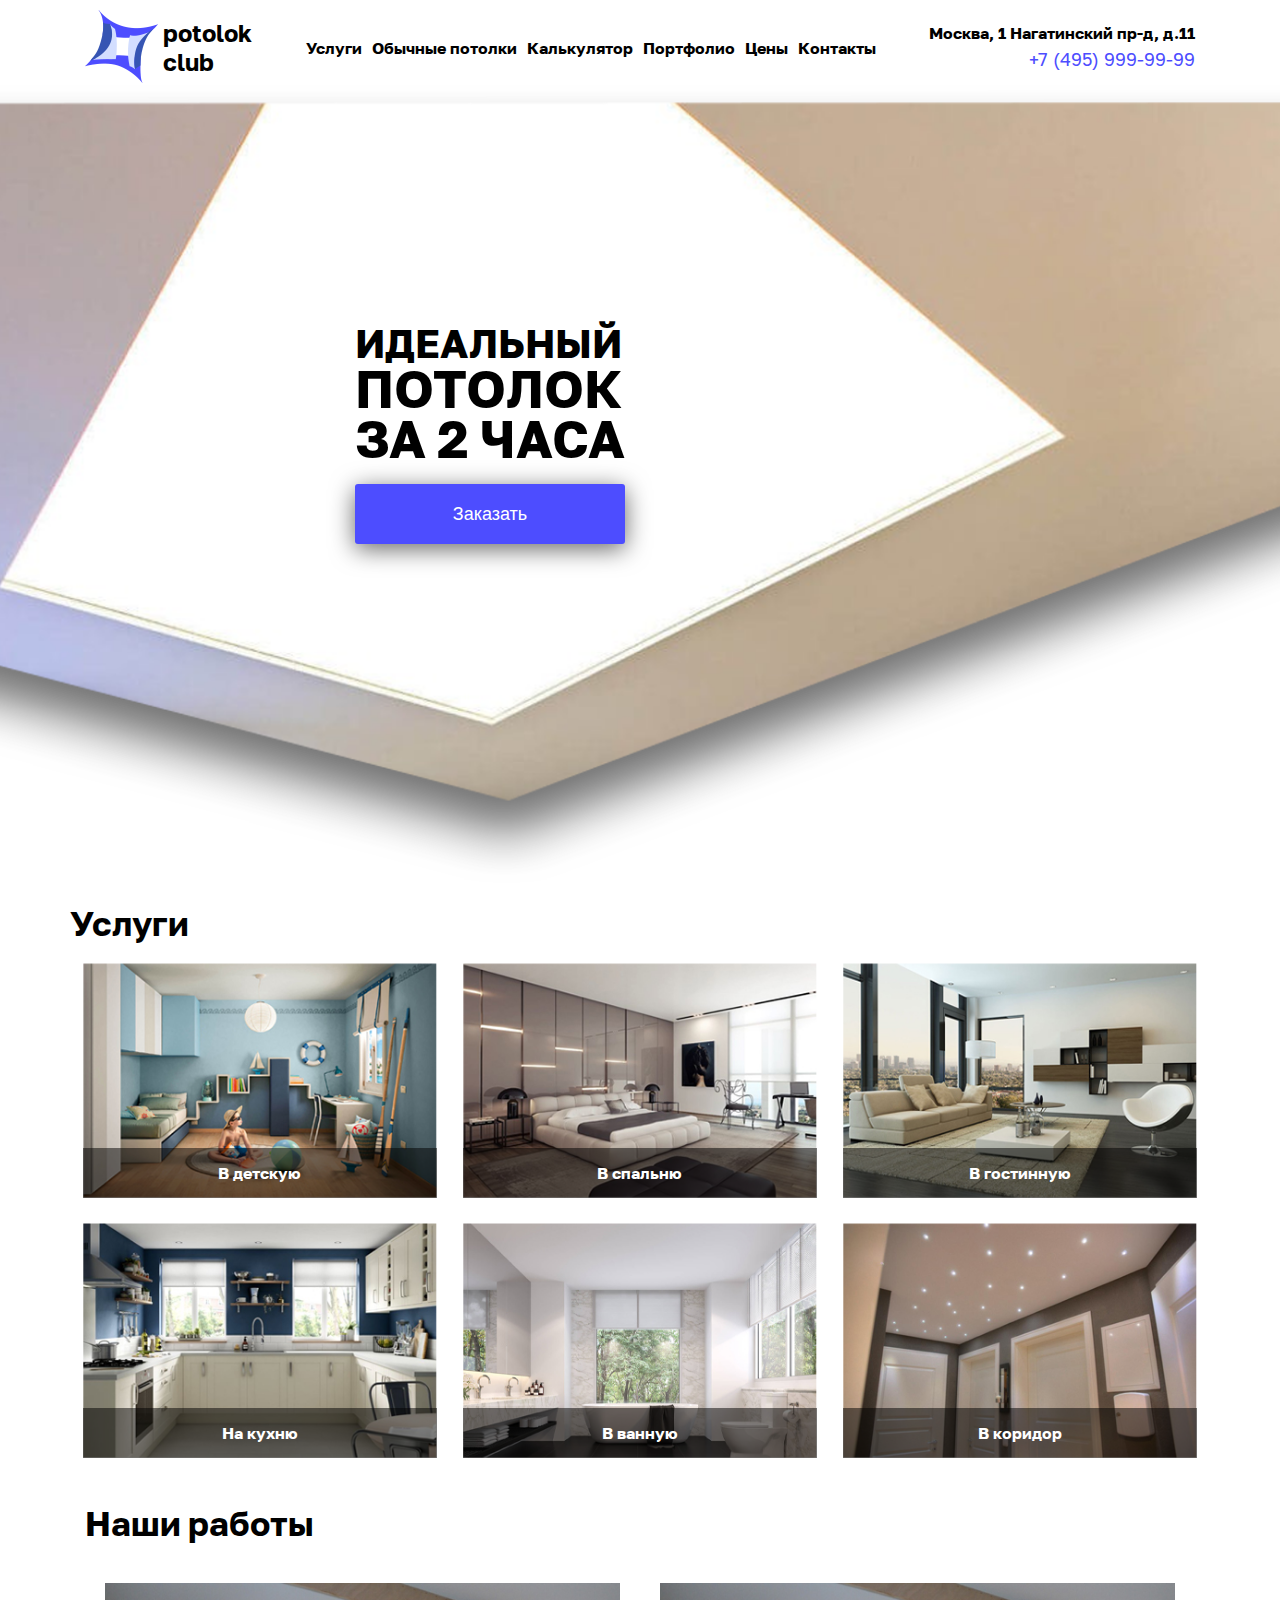
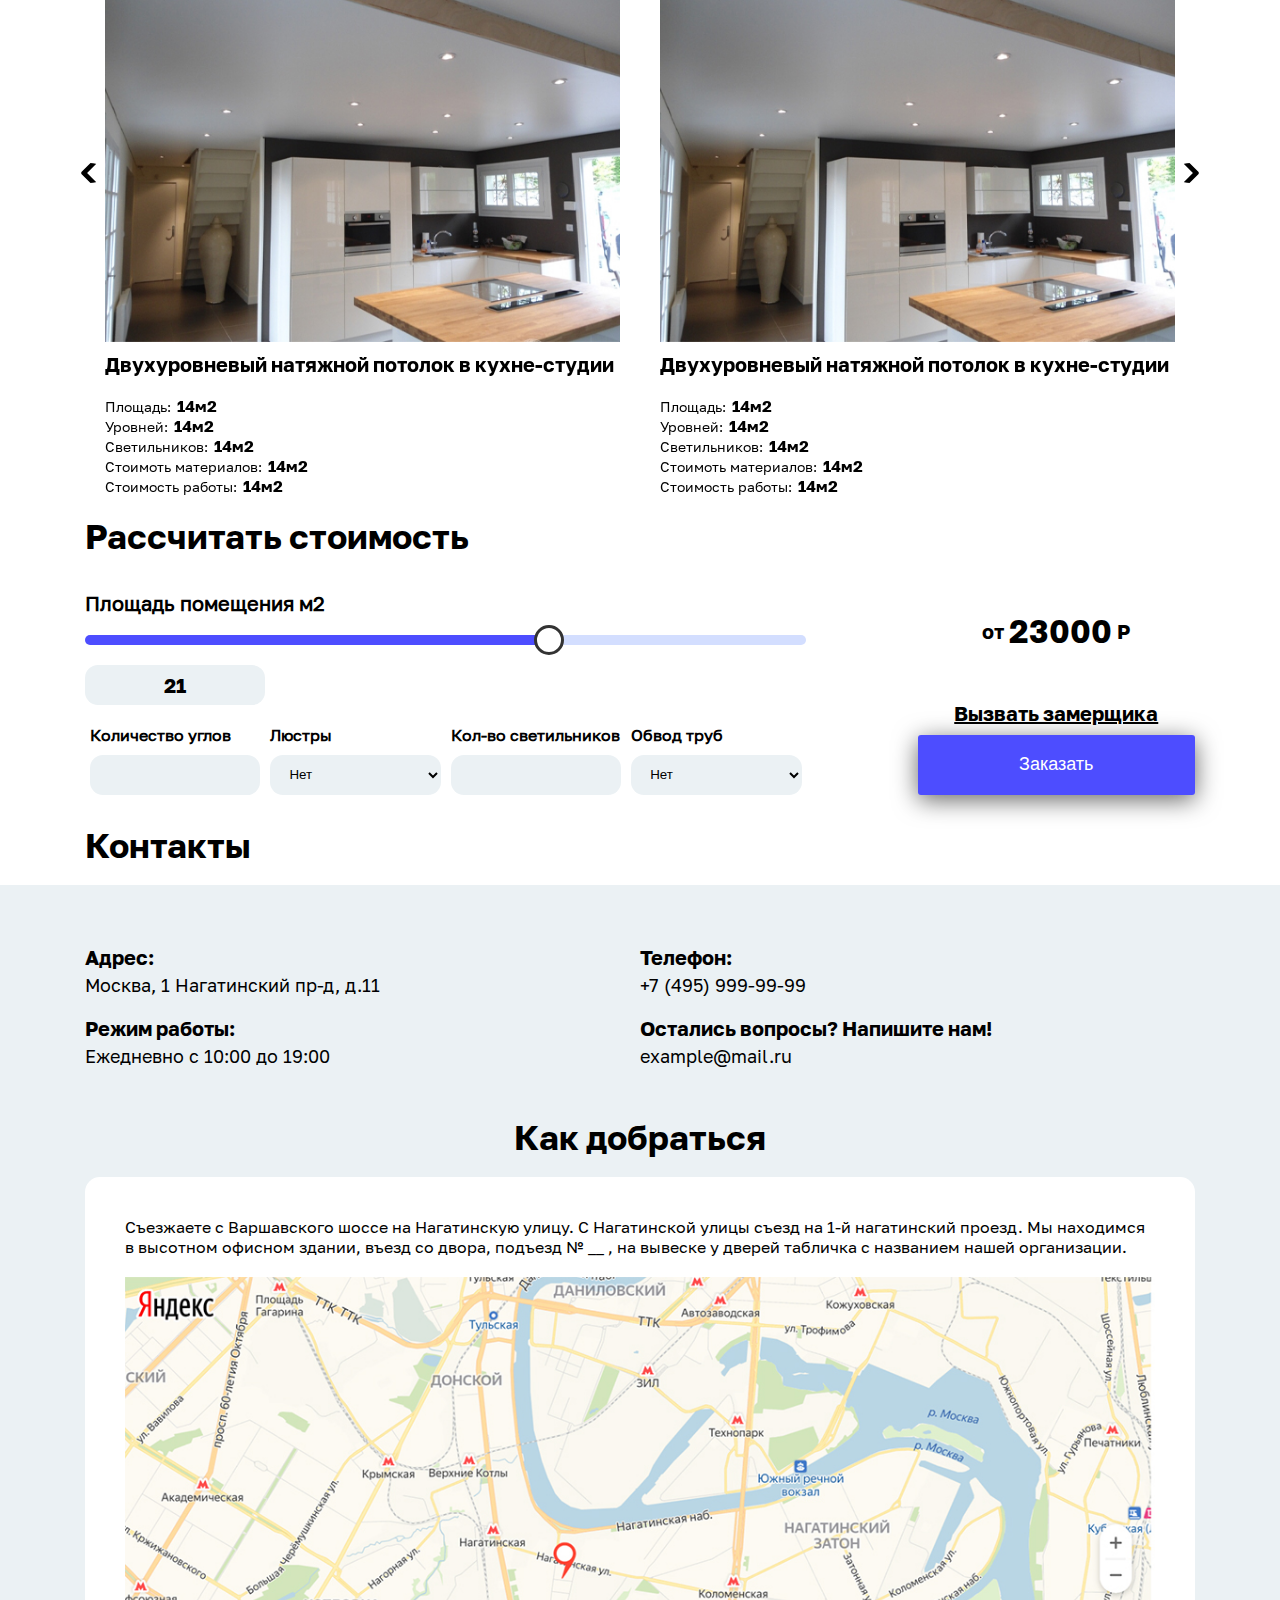
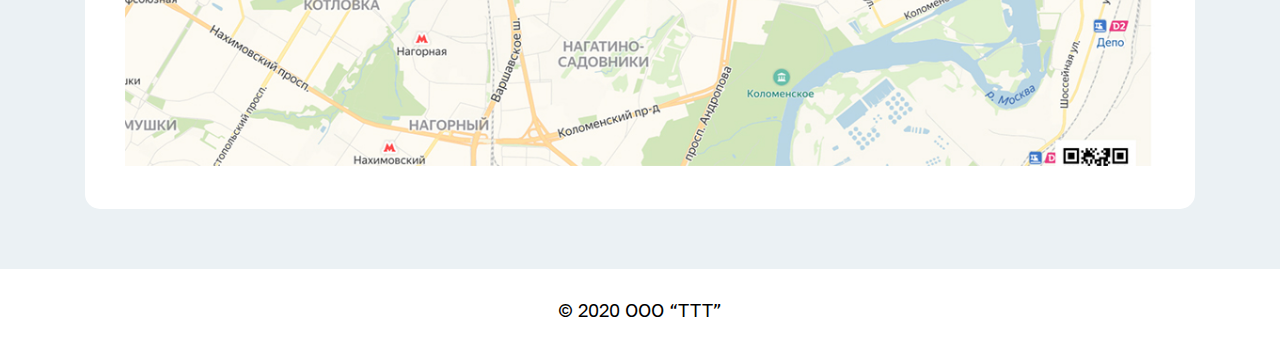
==== commit ad1e0885: "2" ====
--- a/index.html
+++ b/index.html
@@ -259,11 +259,11 @@
           </div>
         </div>
         <div class="title">Как добраться</div>
-        <div class="footer-main-wrap-toggle">
+        <!-- <div class="footer-main-wrap-toggle">
           
           <div>На автомобиле</div>
           <div>Пешком</div>
-        </div>
+        </div> -->
         <div class="footer-main-wrap-map">
           <p>
             Съезжаете с Варшавского шоссе на Нагатинскую улицу. 
--- a/css/main.css
+++ b/css/main.css
@@ -911,6 +911,10 @@
   top: 20px;
 }
 
+.move-burger {
+  top: 20px !important;
+}
+
 @media (max-width: 1199px) {
   .calc-wrap-left-bot {
     -ms-flex-wrap: wrap;
@@ -1035,6 +1039,9 @@
 }
 
 @media (max-width: 768px) {
+  .footer-main-wrap-map {
+    padding: 20px 10px;
+  }
   .service-wrap-item {
     min-height: 175px;
   }
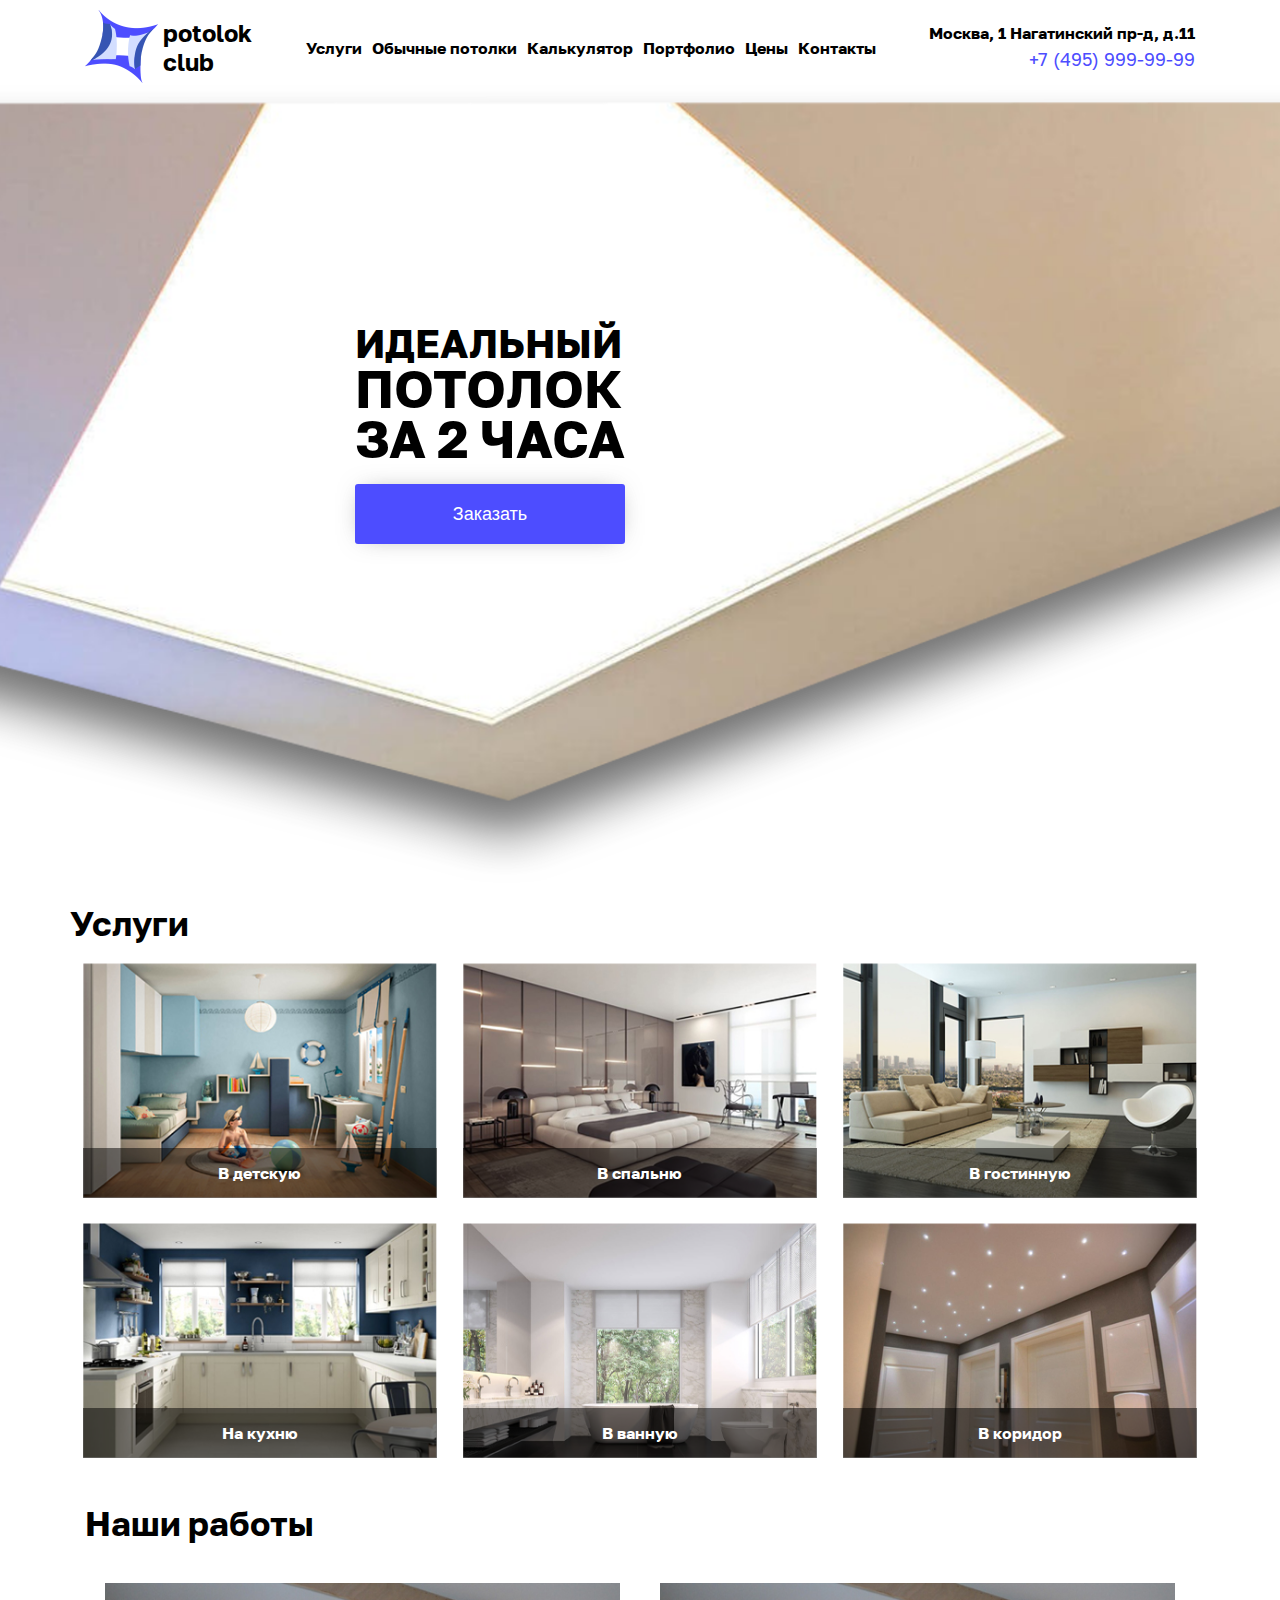
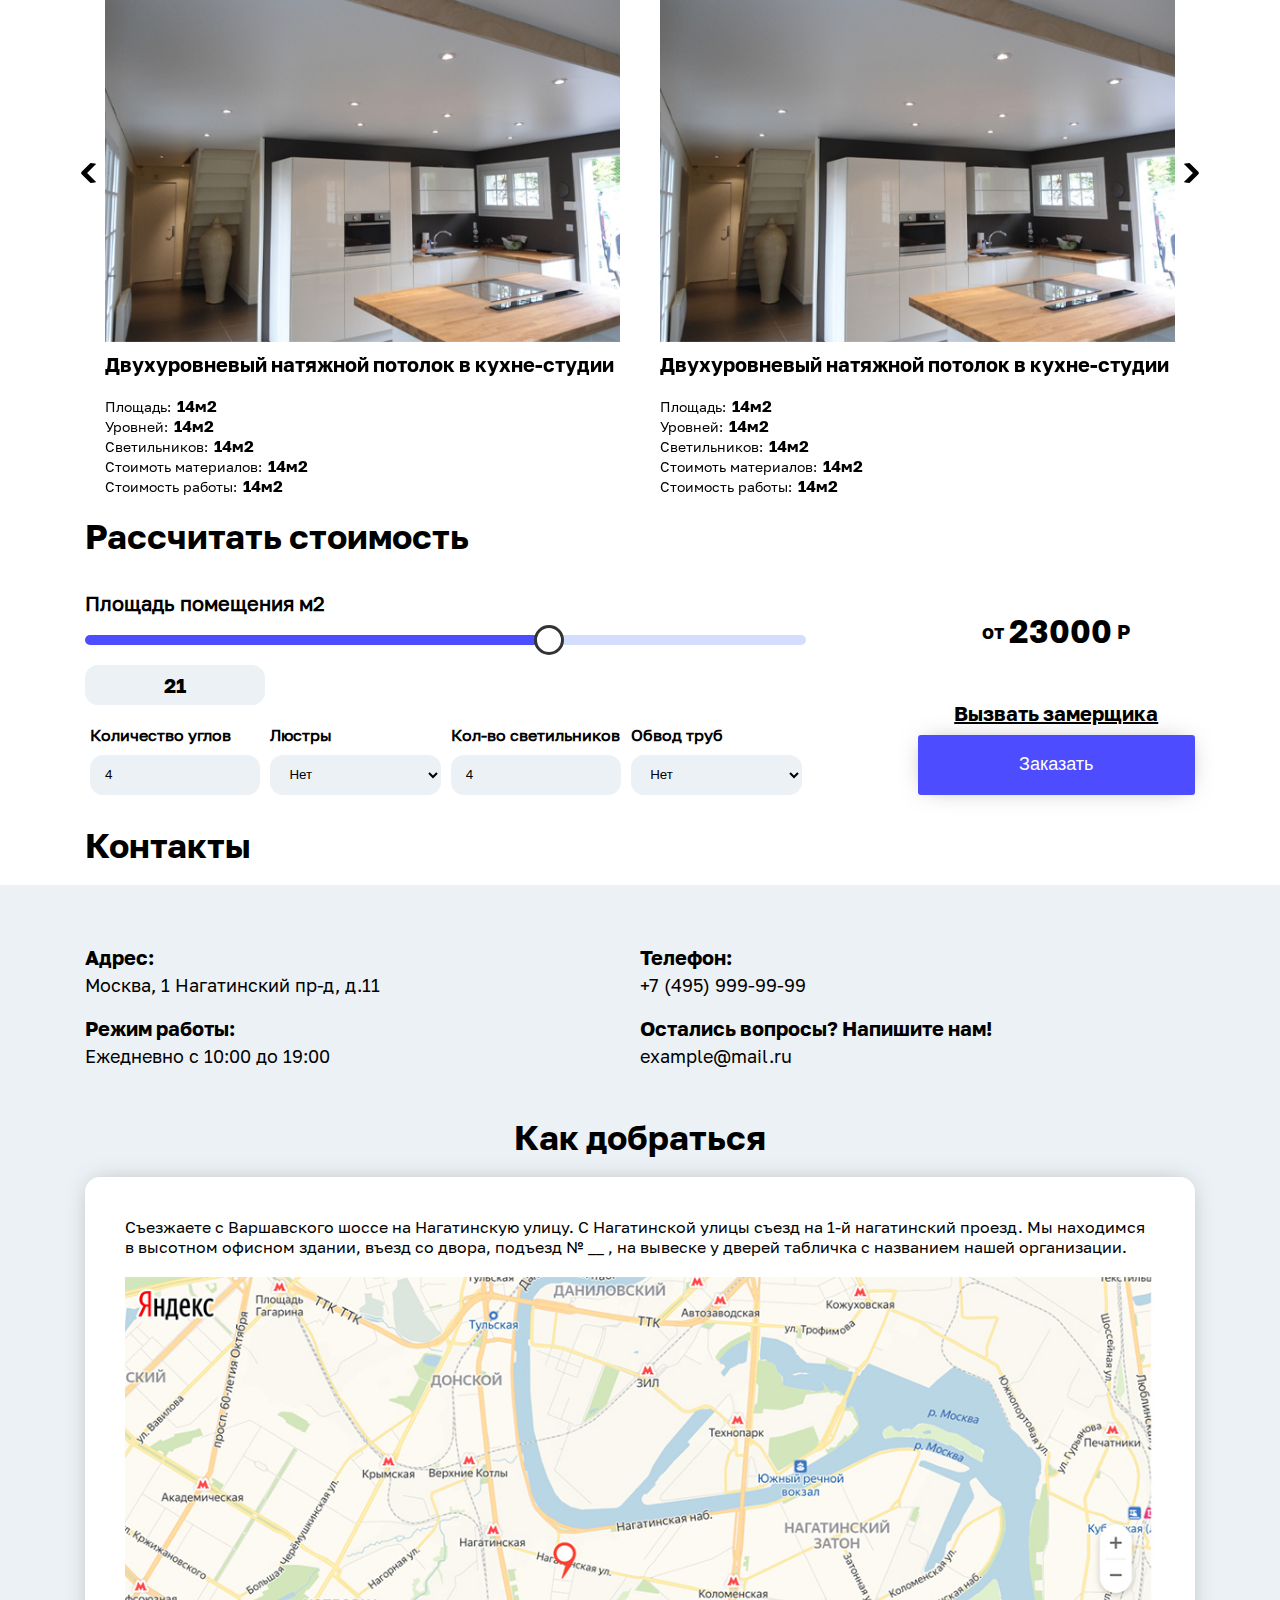
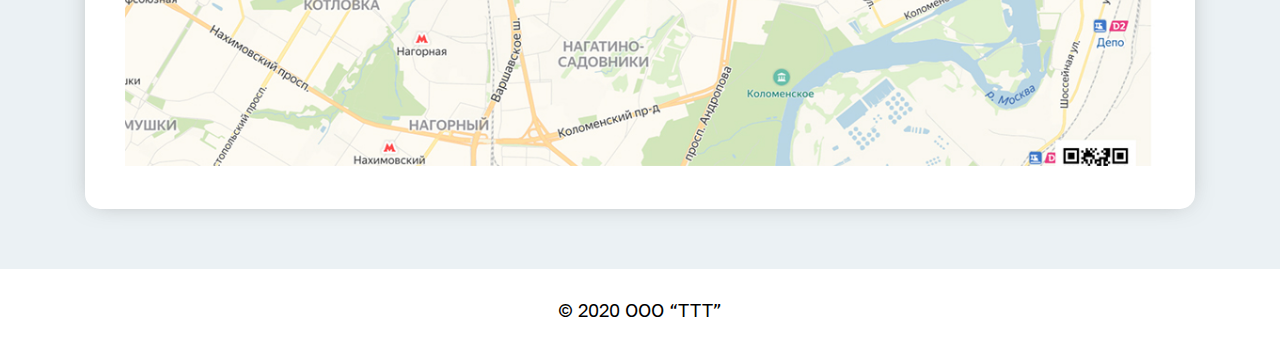
==== commit 4ddd6cb5: "3" ====
--- a/index.html
+++ b/index.html
@@ -185,7 +185,7 @@
           </b>
           <div id="inputDiv">
             <div id="etiqueta"></div>
-            <input type="range" value='65' min="0" max="100"  autocomplete="off">
+            <input class="range-input" type="range" value='65' min="0" max="100"  autocomplete="off">
             <!-- autocomplete="off" pare que Firefox no "recuerde" el valor del input "on refresh" -->
             </div>
           <span class="range-value">
@@ -195,24 +195,24 @@
         <div class="calc-wrap-left-bot">
           <div>
             <b>Количество углов</b>
-            <input type="text">
+            <input class="calc-ugol" type="number" value="4">
           </div>
           <div>
             <b>Люстры</b>
-            <select name="" id="">
-              <option value="">Нет</option>
-              <option value="">Да</option>
+            <select class="calc-big-light" name="" id="">
+              <option value="0">Нет</option>
+              <option value="2000">Да</option>
             </select>
           </div>
           <div>
             <b>Кол-во светильников</b>
-            <input type="text">
+            <input class="calc-light" type="number" value="4">
           </div>
           <div>
             <b>Обвод труб</b>
-            <select name="" id="">
-              <option value="">Нет</option>
-              <option value="">Да</option>
+            <select class="calc-trub" name="" id="">
+              <option value="0">Нет</option>
+              <option value="1000">Да</option>
             </select>
           </div>
         </div>
--- a/css/main.css
+++ b/css/main.css
@@ -136,8 +136,8 @@
           align-items: center;
   width: 320px;
   height: 60px;
-  -webkit-box-shadow: 0 5px 25px rgba(0, 0, 0, 0.6);
-          box-shadow: 0 5px 25px rgba(0, 0, 0, 0.6);
+  -webkit-box-shadow: 0px 0px 25px -9px rgba(120, 120, 120, 0.76);
+          box-shadow: 0px 0px 25px -9px rgba(120, 120, 120, 0.76);
   cursor: pointer;
   -webkit-transition: 0.6s;
   transition: 0.6s;
@@ -483,6 +483,8 @@
   border-radius: 15px;
   background-color: #ffffff;
   padding: 40px;
+  -webkit-box-shadow: 0px 0px 25px -9px rgba(120, 120, 120, 0.76);
+          box-shadow: 0px 0px 25px -9px rgba(120, 120, 120, 0.76);
 }
 
 .footer-main-wrap-map img {
@@ -1119,6 +1121,13 @@
 }
 
 @media (max-width: 440px) {
+  .service-wrap {
+    padding-right: 30px;
+    padding-left: 30px;
+  }
+  .service-wrap-item {
+    margin-bottom: 20px;
+  }
   .portfolio button.slick-arrow {
     top: 30%;
   }
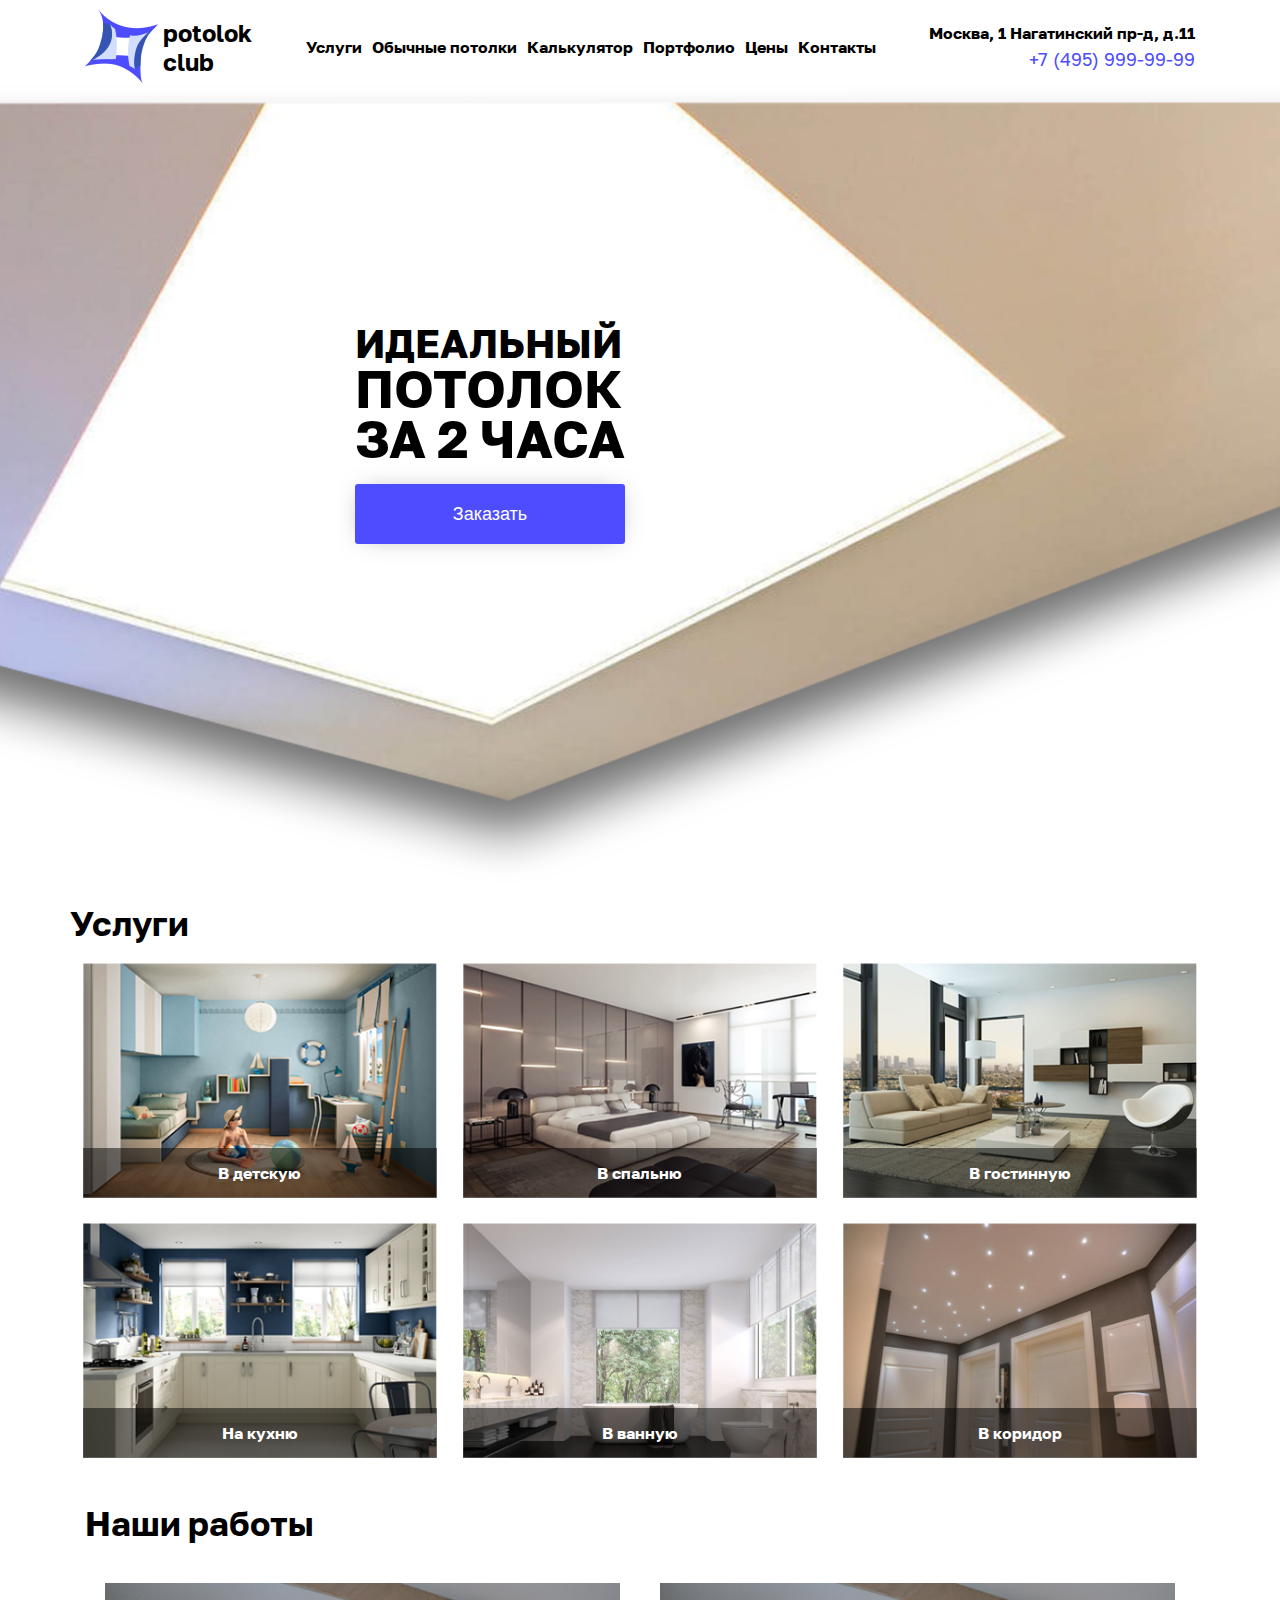
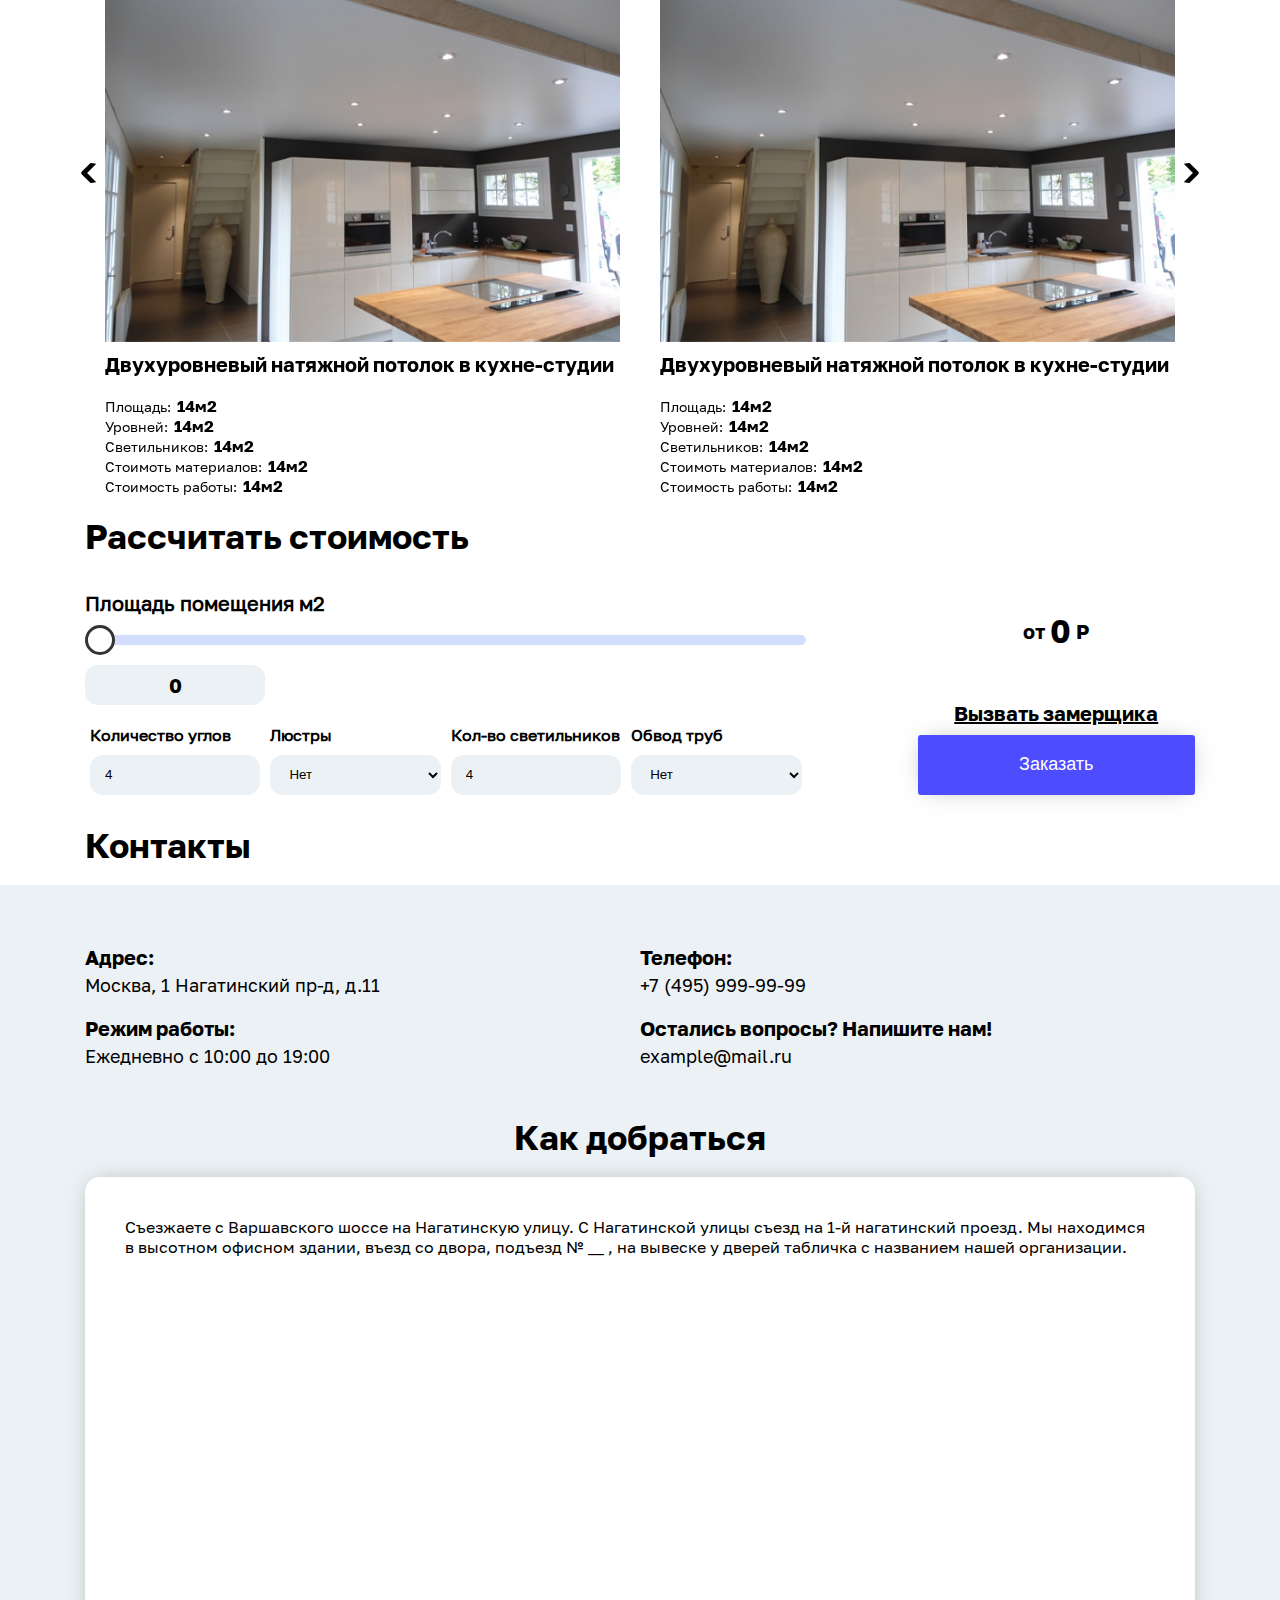
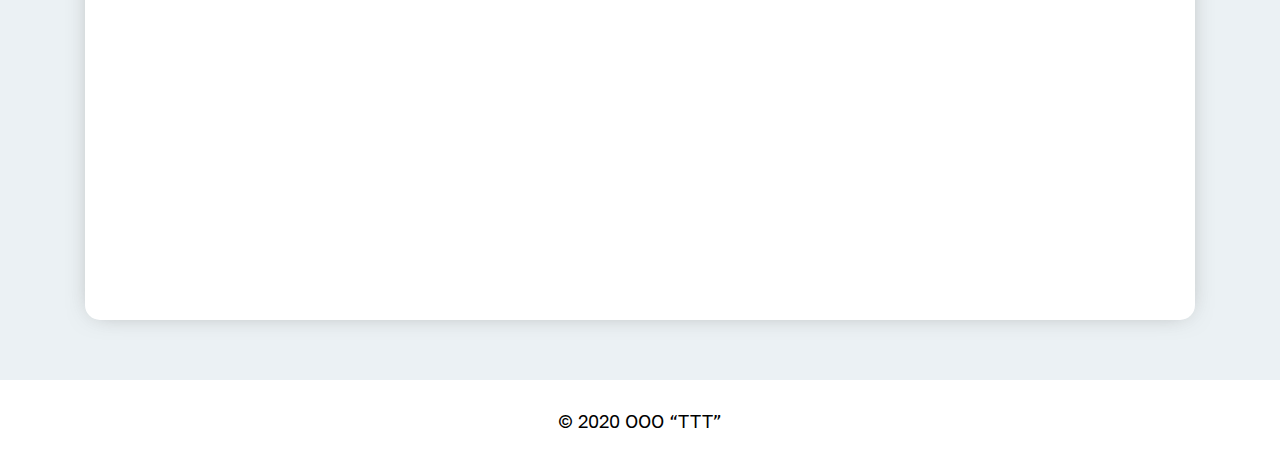
==== commit 46c273d9: "1" ====
--- a/index.html
+++ b/index.html
@@ -54,7 +54,7 @@
     <div class="header-main">
       <div class="header-main-wrap">
         <h1>Идеальный<br><span>потолок<br> за 2 часа</span></h1>
-        <button class="button">Заказать</button>
+        <button class="button call-popup">Заказать</button>
       </div>
     </div>
   </header>
@@ -185,11 +185,11 @@
           </b>
           <div id="inputDiv">
             <div id="etiqueta"></div>
-            <input class="range-input" type="range" value='65' min="0" max="100"  autocomplete="off">
+            <input class="range-input" type="range" value='0' min="0" max="100"  autocomplete="off">
             <!-- autocomplete="off" pare que Firefox no "recuerde" el valor del input "on refresh" -->
             </div>
           <span class="range-value">
-            21
+            0
           </span>
         </div>
         <div class="calc-wrap-left-bot">
@@ -220,14 +220,14 @@
       <div class="calc-wrap-right">
         <div>
           от <span class="result">
-            23000
+            0
           </span>Р
         </div>
         <div>
           <span>
             Вызвать замерщика
           </span>
-          <button class="button">Заказать</button>
+          <button class="button call-popup">Заказать</button>
         </div>
       </div>
     </div>
@@ -270,7 +270,7 @@
             С Нагатинской улицы съезд на 1-й нагатинский проезд. 
             Мы находимся в высотном офисном здании, въезд со двора, подъезд № __ , на вывеске у дверей табличка с названием нашей организации. 
           </p>
-          <img src="img/1.jpg" alt="">
+          <iframe src="https://yandex.ru/map-widget/v1/?um=constructor%3Af8dcd74d21fbdcd40e7e0dd1409239ef2c2ac0455ceb2d71cfdfa2def05c5040&amp;source=constructor" width="100%" height="600" frameborder="0"></iframe>
         </div>
       </div>
     </div>
@@ -278,7 +278,21 @@
       © 2020  ООО  “ТТТ” 
     </div>
   </footer>
-			
+  <div class="overlay"></div>
+  <div class="popup">
+    <div class="close">&times;</div>
+    <div class="title">
+      Оставьте завяку и мы вам перезвоним!
+    </div>
+    <label for="">Ваше имя</label>
+    <input type="text">
+    <label for="">Ваш телефон</label>
+    <input type="tel">
+    <input type="submit" class="button" value="Отправить">
+    <div class="small">
+      Я ознакомлен (-а) с условиями <a href="">политики конфиденциальности</a> и согласен на обработку персональных данных.
+    </div>
+  </div>
 
 
 
--- a/css/main.css
+++ b/css/main.css
@@ -41,7 +41,7 @@
 
 ol, ul {
   list-style: none;
-  font-size: 18px;
+  font-size: 16px;
 }
 
 div, span, article, nav, section, main, header {
@@ -55,7 +55,11 @@
   padding: 10px 15px;
 }
 
-input:focus, textarea:focus, select:focus {
+input[type="text"], input[type="tel"], input[type="submit"], button {
+  -webkit-appearance: none;
+}
+
+input:focus, textarea:focus, select:focus, button:focus {
   outline: none;
 }
 
@@ -496,6 +500,7 @@
 .footer-main-wrap-map p {
   font-size: 16px;
   line-height: 20px;
+  margin-bottom: 20px;
 }
 
 .footer-main-wrap-toggle {
@@ -917,6 +922,100 @@
   top: 20px !important;
 }
 
+.overlay {
+  position: fixed;
+  top: 0;
+  left: 0;
+  right: 0;
+  bottom: 0;
+  width: 100%;
+  height: 100%;
+  background-color: rgba(77, 77, 255, 0.2);
+  z-index: 90;
+  -webkit-transition: 1s;
+  transition: 1s;
+  -webkit-transform: translateX(-500%);
+          transform: translateX(-500%);
+}
+
+.popup {
+  position: fixed;
+  top: 50%;
+  left: 50%;
+  -webkit-transform: translate(-500%, -50%);
+          transform: translate(-500%, -50%);
+  z-index: 95;
+  display: -webkit-box;
+  display: -ms-flexbox;
+  display: flex;
+  -webkit-box-orient: vertical;
+  -webkit-box-direction: normal;
+      -ms-flex-direction: column;
+          flex-direction: column;
+  max-width: 320px;
+  width: 320px;
+  padding: 20px;
+  background-color: #fff;
+  border-radius: 13px;
+  -webkit-transition: 1s;
+  transition: 1s;
+}
+
+.popup div.close {
+  position: absolute;
+  top: 0px;
+  right: 10px;
+  font-size: 30px;
+  cursor: pointer;
+}
+
+.popup div.small {
+  font-size: 11px;
+  text-align: center;
+  margin-top: 15px;
+}
+
+.popup div.small a {
+  color: #4d4dff;
+}
+
+.popup div.title {
+  text-align: center;
+  font-size: 22px;
+  margin-bottom: 10px;
+  margin-top: 10px;
+}
+
+.popup input {
+  border-radius: 7px;
+  border: none;
+  -webkit-box-shadow: 0 0 5px rgba(0, 0, 0, 0.4);
+          box-shadow: 0 0 5px rgba(0, 0, 0, 0.4);
+  margin-top: 5px;
+  padding: 15px;
+  width: 100%;
+}
+
+.popup input.button {
+  min-width: 200px;
+  width: 100%;
+  margin-top: 25px;
+}
+
+.popup label {
+  margin-top: 15px;
+}
+
+.popup-active {
+  -webkit-transform: translate(-50%, -50%);
+          transform: translate(-50%, -50%);
+}
+
+.overlay-active {
+  -webkit-transform: translateX(0);
+          transform: translateX(0);
+}
+
 @media (max-width: 1199px) {
   .calc-wrap-left-bot {
     -ms-flex-wrap: wrap;
@@ -1148,7 +1247,6 @@
   }
   .service div.title {
     padding-left: 15px;
-    margin-bottom: 0;
   }
   .header-top-wrap-right {
     padding-left: 10px;
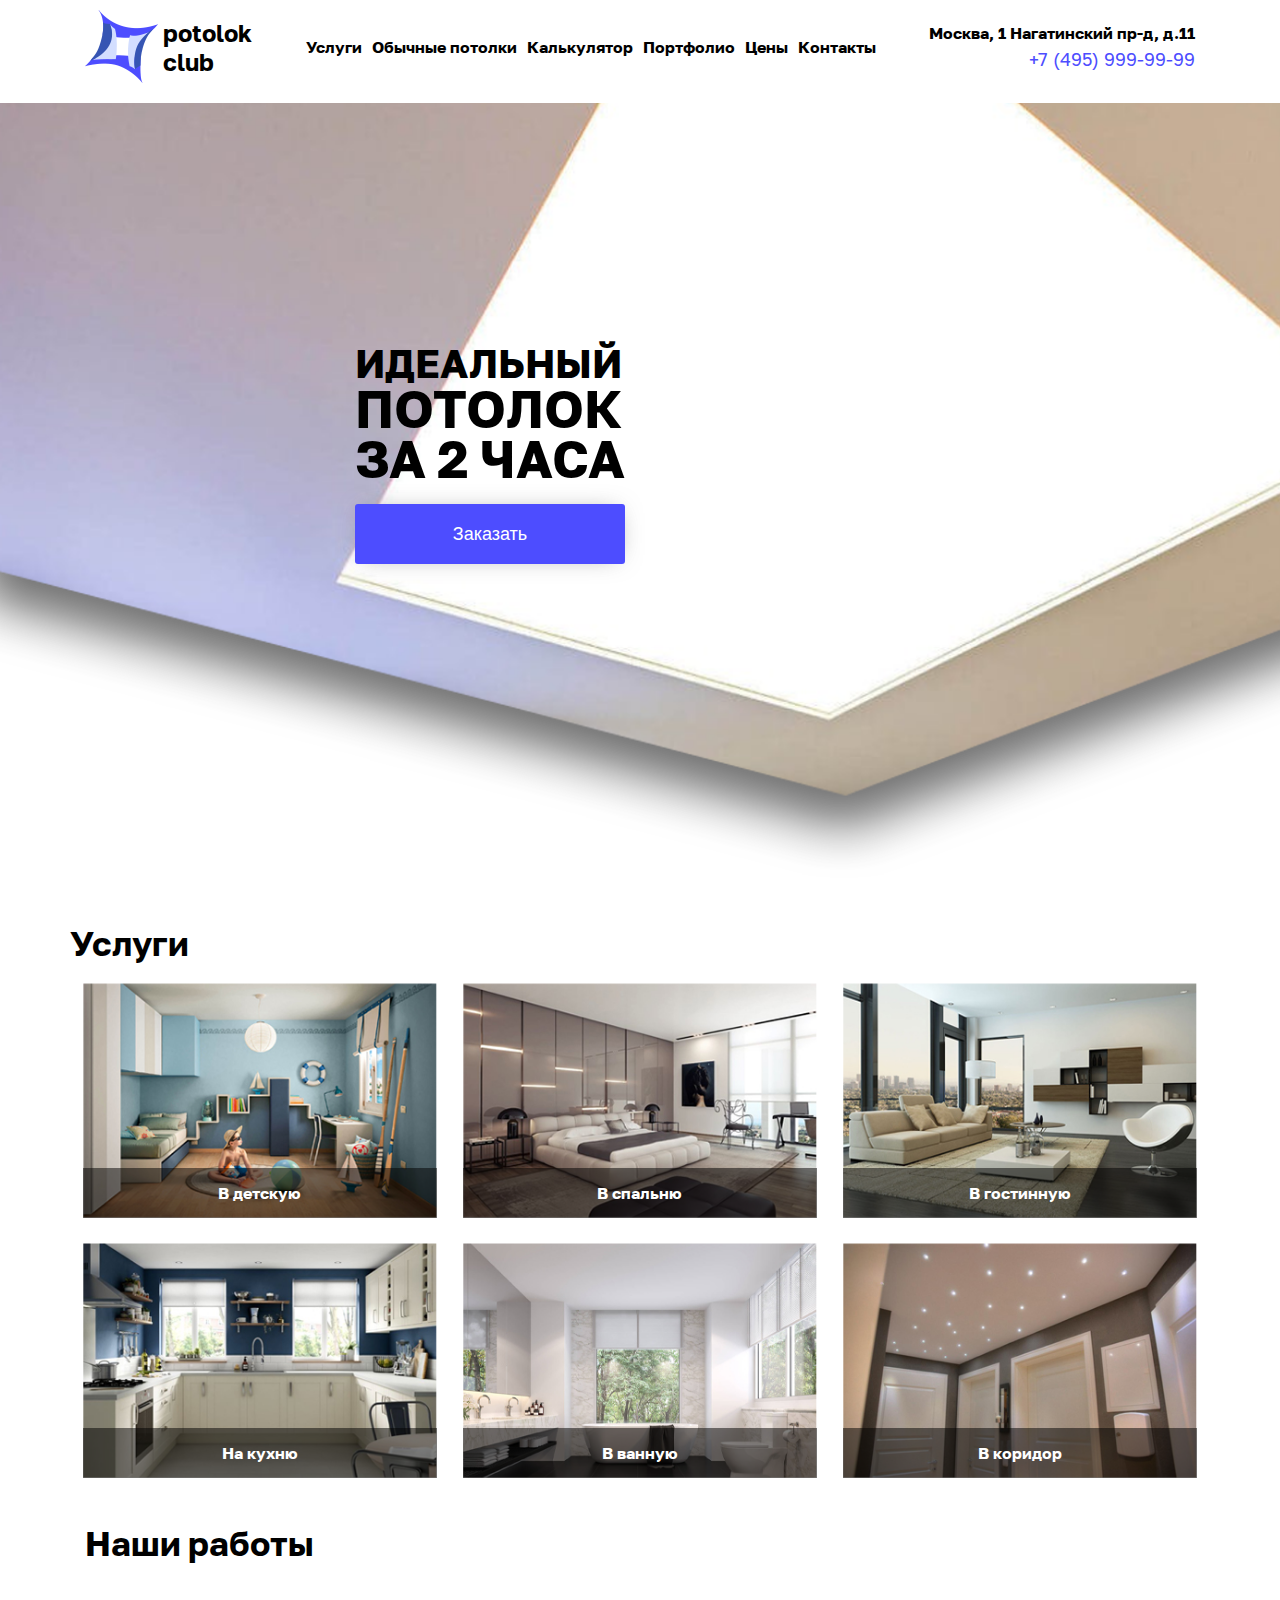
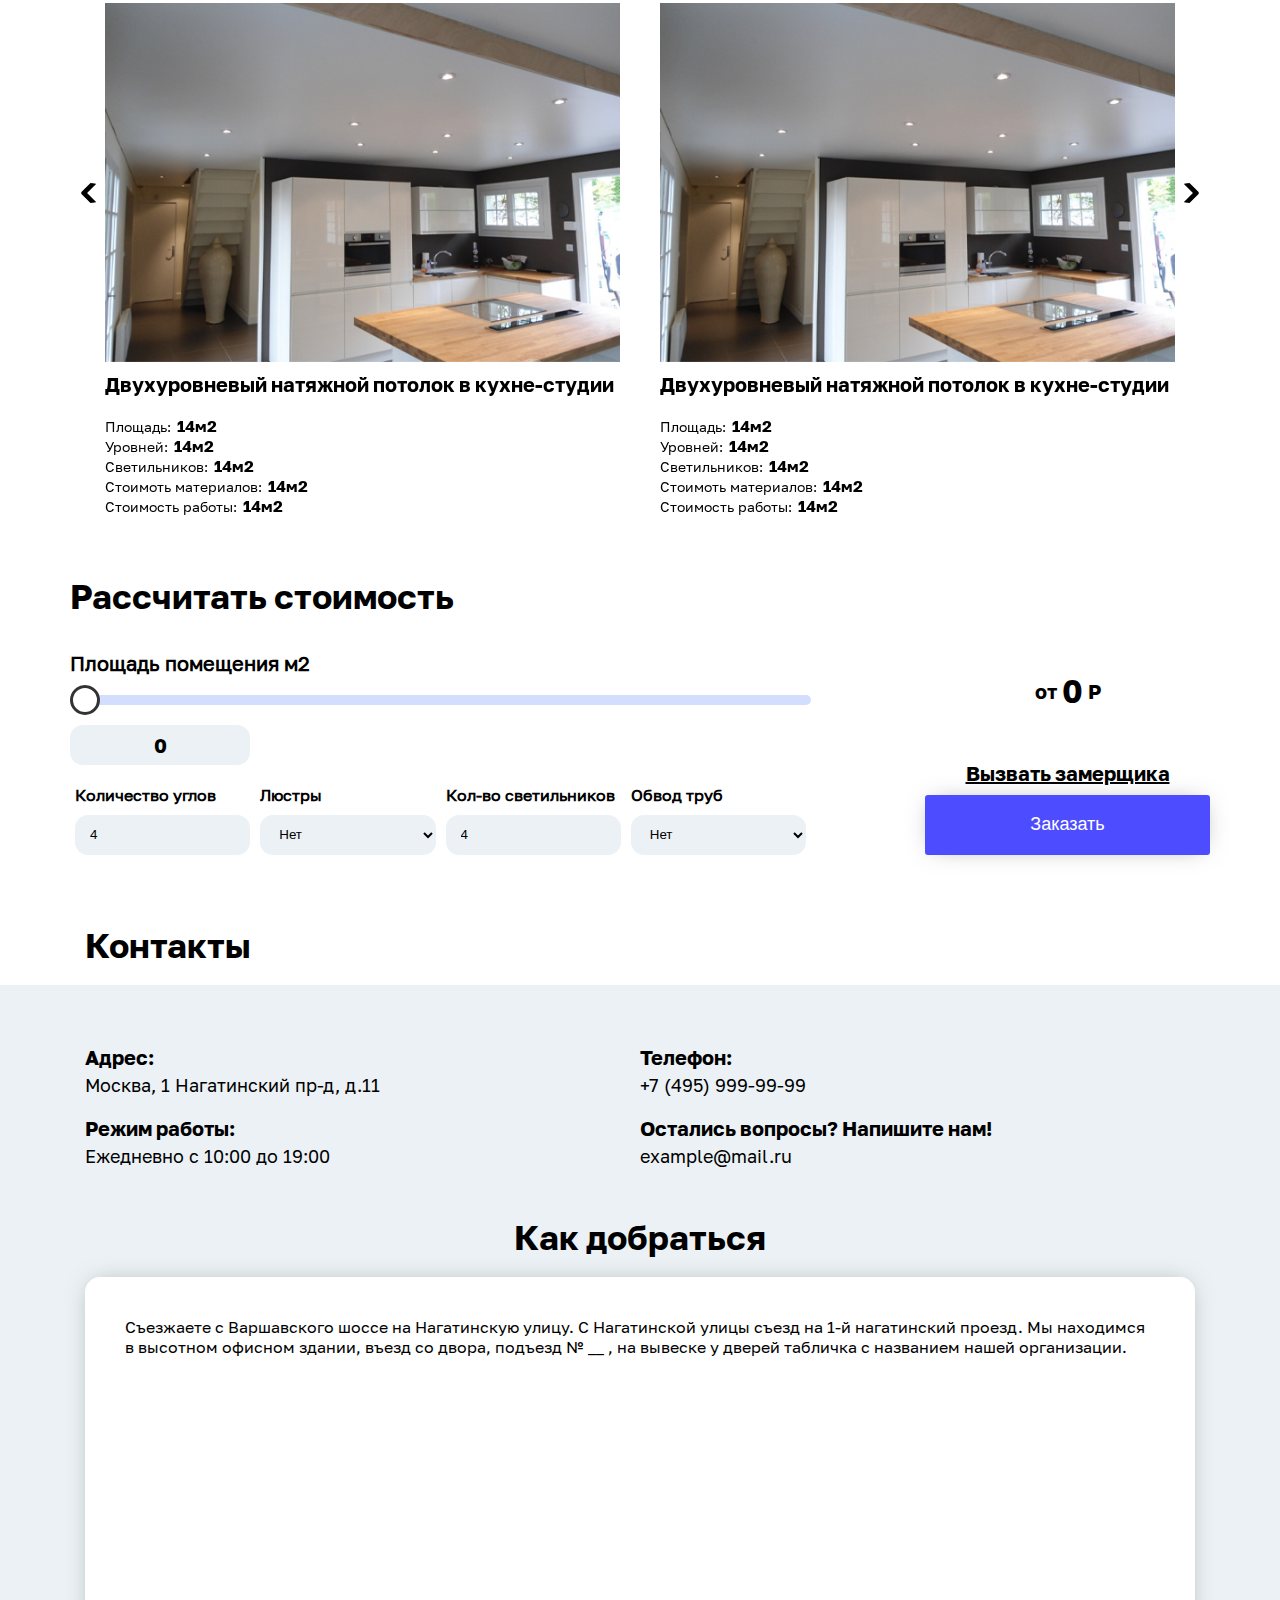
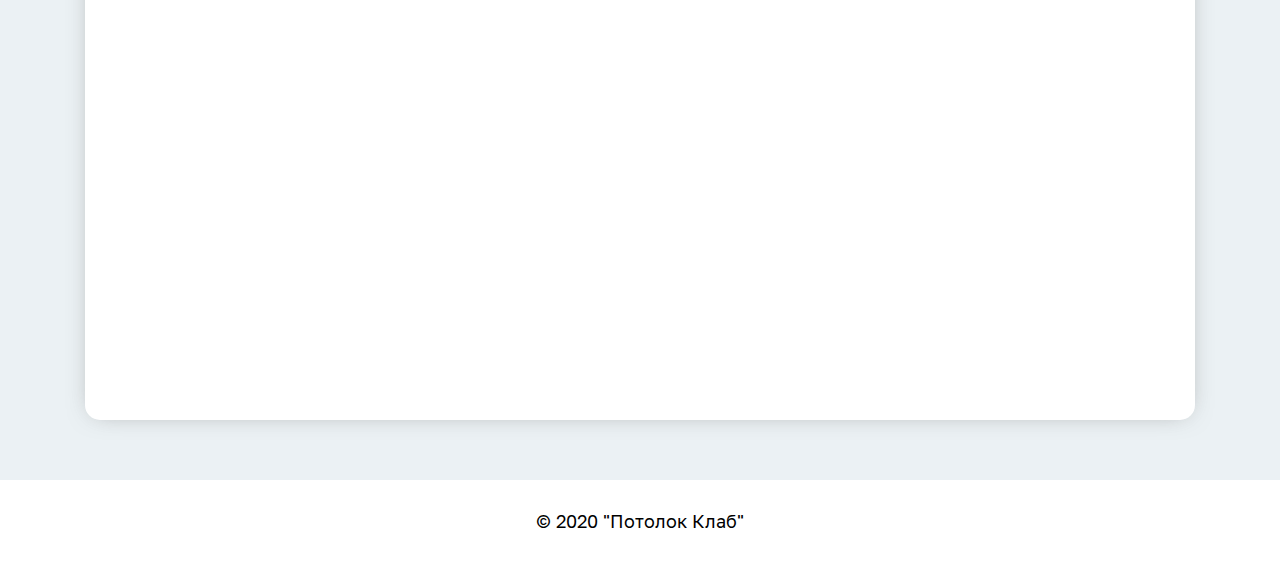
==== commit f4e071f9: "1" ====
--- a/index.html
+++ b/index.html
@@ -275,7 +275,7 @@
       </div>
     </div>
     <div class="footer-title">
-      © 2020  ООО  “ТТТ” 
+      © 2020  "Потолок Клаб"
     </div>
   </footer>
   <div class="overlay"></div>
--- a/css/main.css
+++ b/css/main.css
@@ -39,7 +39,7 @@
   outline: none;
 }
 
-ol, ul {
+ul {
   list-style: none;
   font-size: 16px;
 }
@@ -154,6 +154,10 @@
   background-color: #d3deff;
 }
 
+.header-top {
+  padding-bottom: 20px;
+}
+
 .header-top-wrap {
   display: -webkit-box;
   display: -ms-flexbox;
@@ -275,7 +279,8 @@
           align-items: center;
   background-image: url(../img/bg.png);
   background-size: cover;
-  background-position: center center;
+  background-position: 0 -25px;
+  background-repeat: no-repeat;
 }
 
 .header-main button {
@@ -591,6 +596,10 @@
   color: #4d4dff;
 }
 
+.calc {
+  padding: 40px 0;
+}
+
 .calc-wrap {
   display: -webkit-box;
   display: -ms-flexbox;
@@ -1016,6 +1025,191 @@
           transform: translateX(0);
 }
 
+.about-wrap div.div-button {
+  display: -webkit-box;
+  display: -ms-flexbox;
+  display: flex;
+  width: 100%;
+  -webkit-box-pack: center;
+      -ms-flex-pack: center;
+          justify-content: center;
+  margin-top: 30px;
+}
+
+.about-table div {
+  width: 100%;
+  display: -webkit-box;
+  display: -ms-flexbox;
+  display: flex;
+  -webkit-box-pack: center;
+      -ms-flex-pack: center;
+          justify-content: center;
+  margin-top: 40px;
+}
+
+.about-table table {
+  border: 1px solid #4d4dff;
+  padding: 20px;
+  border-radius: 13px;
+  table-layout: fixed;
+  width: 100%;
+  border-collapse: collapse;
+  margin-bottom: 20px;
+}
+
+.about-table table td, .about-table table th {
+  border: 1px solid #4d4dff;
+}
+
+.about-table table th {
+  text-align: left;
+}
+
+.about-table table th:nth-child(1), .about-table table td:nth-child(1) {
+  padding: 10px;
+  width: 20%;
+}
+
+.about-table table th:nth-child(2), .about-table table td:nth-child(2) {
+  padding: 10px;
+  width: 20%;
+}
+
+.about-table table th:nth-child(3), .about-table table td:nth-child(3) {
+  padding: 10px;
+  width: 20%;
+}
+
+.about-table table th:nth-child(4), .about-table table td:nth-child(4) {
+  padding: 10px;
+  width: 20%;
+}
+
+.about-table table th:nth-child(5), .about-table table td:nth-child(5) {
+  padding: 10px;
+  width: 20%;
+}
+
+.about-title {
+  background-color: #ebf1f4;
+  padding: 20px 0;
+}
+
+.about-title h1 {
+  margin: 0 auto;
+  padding-bottom: 5px;
+}
+
+.about-wrap {
+  padding: 40px;
+  border-radius: 13px;
+  margin: 50px auto;
+  -webkit-box-shadow: 0px 0px 25px -9px rgba(120, 120, 120, 0.76);
+          box-shadow: 0px 0px 25px -9px rgba(120, 120, 120, 0.76);
+}
+
+.about-wrap img {
+  width: 100%;
+  max-width: 800px;
+  margin: auto;
+  display: block;
+  border-radius: 13px;
+  -webkit-box-shadow: 0px 0px 25px -9px rgba(120, 120, 120, 0.76);
+          box-shadow: 0px 0px 25px -9px rgba(120, 120, 120, 0.76);
+  margin-bottom: 30px;
+}
+
+.about-wrap ul {
+  margin-bottom: 20px;
+}
+
+.about-wrap ul li {
+  margin: 5px 0;
+  padding-left: 20px;
+  position: relative;
+}
+
+.about-wrap ul li:after {
+  position: absolute;
+  content: '';
+  top: 50%;
+  -webkit-transform: translateY(-50%);
+          transform: translateY(-50%);
+  left: -0px;
+  height: 5px;
+  width: 5px;
+  border-radius: 50%;
+  border: 2px solid #4d4dff;
+  -webkit-box-shadow: 0 0 5px #4d4dff;
+          box-shadow: 0 0 5px #4d4dff;
+}
+
+.about-wrap span {
+  color: red;
+}
+
+.about-wrap b {
+  font-size: 16px;
+  line-height: 20px;
+  margin-bottom: 20px;
+  display: block;
+}
+
+.about-wrap h2 {
+  font-size: 26px;
+  margin-bottom: 15px;
+}
+
+.about-wrap p {
+  font-size: 16px;
+  line-height: 20px;
+  margin-bottom: 30px;
+}
+
+.about-wrap ol {
+  padding-left: 20px;
+}
+
+.about-wrap ol li {
+  font-size: 16px;
+}
+
+.about-wrap ol li h3 {
+  margin-top: 15px;
+  margin-bottom: 5px;
+  font-size: 20px;
+}
+
+.portfolio-page div.div-button {
+  display: -webkit-box;
+  display: -ms-flexbox;
+  display: flex;
+  -webkit-box-pack: center;
+      -ms-flex-pack: center;
+          justify-content: center;
+  margin-top: 40px;
+}
+
+.portfolio-page div.portfolio-wrap {
+  margin-top: 50px;
+}
+
+.portfolio-page div.title-container {
+  width: 100%;
+  background-color: #ebf1f4;
+  padding: 20px 0 10px 0;
+}
+
+.accordeon {
+  display: block;
+  padding: 20px;
+  -webkit-box-shadow: 0 0 5px rgba(0, 0, 0, 0.3);
+          box-shadow: 0 0 5px rgba(0, 0, 0, 0.3);
+  border-radius: 10px;
+  cursor: pointer;
+  z-index: 10;
+}
+
 @media (max-width: 1199px) {
   .calc-wrap-left-bot {
     -ms-flex-wrap: wrap;
@@ -1140,6 +1334,61 @@
 }
 
 @media (max-width: 768px) {
+  .about div.button {
+    font-size: 14px !important;
+  }
+  .about-wrap {
+    padding: 20px;
+  }
+  .about-wrap b, .about-wrap p, .about-wrap ul li, .about-wrap ol li {
+    font-size: 14px;
+  }
+  .about-wrap ol, .about-wrap ul {
+    padding-left: 10px;
+  }
+  .about-wrap h2 {
+    font-size: 20px;
+    margin-bottom: 20px;
+  }
+  .about-wrap table th, .about-wrap table tr {
+    font-size: 9px;
+    word-break: break-all;
+  }
+  .about-wrap table td:nth-child(1) {
+    padding: 5px;
+    width: 20%;
+  }
+  .about-wrap table td:nth-child(2) {
+    padding: 5px;
+    width: 20%;
+  }
+  .about-wrap table td:nth-child(3) {
+    padding: 5px;
+    width: 40%;
+  }
+  .about-wrap table td:nth-child(4) {
+    padding: 5px;
+    width: 10%;
+  }
+  .about-wrap table td:nth-child(5) {
+    padding: 5px;
+    width: 10%;
+  }
+  .about-wrap table td.table-dnone, .about-wrap table th.table-dnone {
+    display: none;
+  }
+  .about-wrap table.table-two th:nth-child(1), .about-wrap table.table-two td:nth-child(1) {
+    padding: 10px;
+    width: 50%;
+  }
+  .about-wrap table.table-two th:nth-child(2), .about-wrap table.table-two td:nth-child(2) {
+    padding: 10px;
+    width: 20%;
+  }
+  .about-wrap table.table-two th:nth-child(3), .about-wrap table.table-two td:nth-child(3) {
+    padding: 10px;
+    width: 30%;
+  }
   .footer-main-wrap-map {
     padding: 20px 10px;
   }
@@ -1169,8 +1418,23 @@
 }
 
 @media (max-width: 578px) {
+  .header-main {
+    background-position: center -10px;
+  }
+  .footer-main-wrap-map iframe {
+    max-height: 400px;
+  }
+  .about-wrap {
+    margin: 30px 0;
+  }
+  .portfolio-page div.div-button {
+    margin-top: 15px;
+  }
+  .header-top {
+    padding-bottom: 10px;
+  }
   .burger {
-    top: 100px;
+    top: 95px;
   }
   .header-main {
     min-height: 400px;
@@ -1220,9 +1484,19 @@
 }
 
 @media (max-width: 440px) {
+  .footer-main-wrap-map iframe {
+    max-height: 300px;
+  }
+  .title {
+    font-size: 24px !important;
+  }
+  #inputDiv input {
+    max-width: 100%;
+    width: 100%;
+  }
   .service-wrap {
-    padding-right: 30px;
-    padding-left: 30px;
+    padding-right: 10px;
+    padding-left: 10px;
   }
   .service-wrap-item {
     margin-bottom: 20px;
@@ -1244,9 +1518,6 @@
   .service-wrap-item {
     -ms-flex-preferred-size: 100%;
         flex-basis: 100%;
-  }
-  .service div.title {
-    padding-left: 15px;
   }
   .header-top-wrap-right {
     padding-left: 10px;
